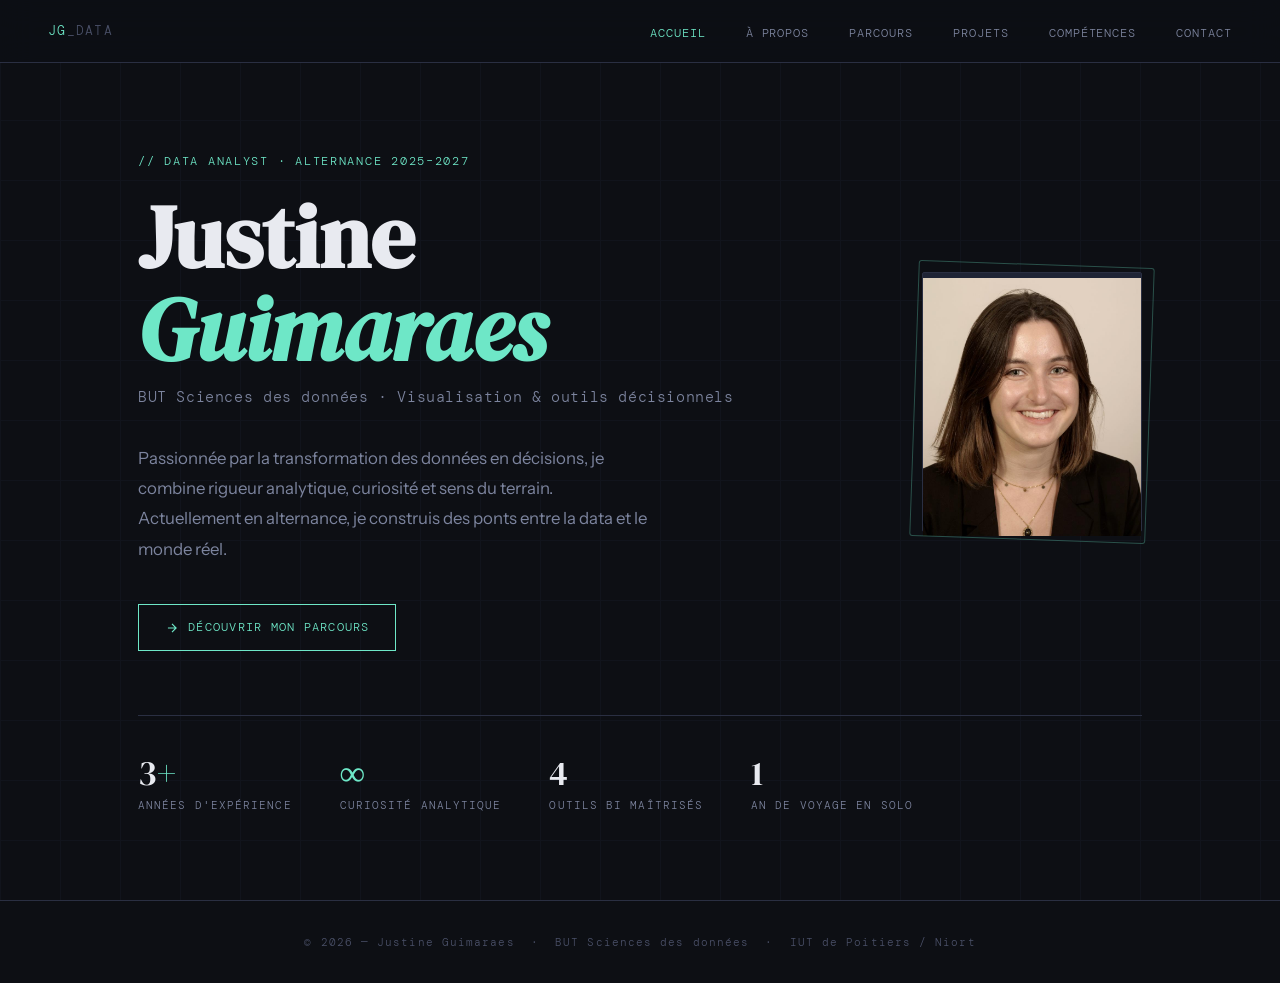
==== index.html @ 7d1be7be "Déplacer fichiers à la racine" ====
<!DOCTYPE html>
<html lang="fr">
<head>
  <meta charset="UTF-8" />
  <meta name="viewport" content="width=device-width, initial-scale=1.0" />
  <title>Justine Guimaraes — Data Analyst</title>
  <link rel="stylesheet" href="portfolio_style.css" />
</head>
<body>

<!-- ══════════════════════════════════════
     NAVIGATION
══════════════════════════════════════ -->
<nav>
  <div class="nav-logo">JG<span style="color:var(--text-dim)">_data</span></div>
  <ul class="nav-links">
    <li><a id="nav-accueil"     onclick="navigate('accueil')">Accueil</a></li>
    <li><a id="nav-apropos"     onclick="navigate('apropos')">À propos</a></li>
    <li><a id="nav-parcours"    onclick="navigate('parcours')">Parcours</a></li>
    <li><a id="nav-projets"     onclick="navigate('projets')">Projets</a></li>
    <li><a id="nav-competences" onclick="navigate('competences')">Compétences</a></li>
    <li><a id="nav-contact"     onclick="navigate('contact')">Contact</a></li>
  </ul>
</nav>


<!-- ══════════════════════════════════════
     PAGE 1 — ACCUEIL
══════════════════════════════════════ -->
<section class="page" id="accueil">
  <div class="hero-wrap">

    <div class="hero-top">
      <!-- Texte -->
      <div>
        <div class="hero-label">// Data Analyst · Alternance 2025–2027</div>
        <h1 class="hero-name">Justine<br><em>Guimaraes</em></h1>
        <div class="hero-role">BUT Sciences des données · Visualisation &amp; outils décisionnels</div>
        <p class="hero-desc">
          Passionnée par la transformation des données en décisions, je combine rigueur analytique,
          curiosité et sens du terrain. Actuellement en alternance, je construis des ponts entre
          la data et le monde réel.
        </p>
        <a class="cta-btn" onclick="navigate('parcours')">
          <svg width="14" height="14" viewBox="0 0 24 24" fill="none" stroke="currentColor" stroke-width="2">
            <path d="M5 12h14M12 5l7 7-7 7"/>
          </svg>
          Découvrir mon parcours
        </a>
      </div>

      <!-- Photo -->
      <div class="hero-photo-wrap">
        <div class="hero-photo-placeholder">
          <svg viewBox="0 0 24 24" fill="none" stroke="currentColor" stroke-width="1">
            <circle cx="12" cy="8" r="4"/>
            <path d="M4 20c0-4 3.6-7 8-7s8 3 8 7"/>
          </svg>
          <img src="assets/CNI.jpg" alt="Photo" />
        </div>
      </div>
    </div>

    <!-- Stats -->
    <div class="hero-stats">
      <div>
        <div class="stat-num">3<span>+</span></div>
        <div class="stat-label">Années d'expérience</div>
      </div>
      <div>
        <div class="stat-num"><em>∞</em></div>
        <div class="stat-label">Curiosité analytique</div>
      </div>
      <div>
        <div class="stat-num">4</div>
        <div class="stat-label">Outils BI maîtrisés</div>
      </div>
      <div>
        <div class="stat-num">1</div>
        <div class="stat-label">An de voyage en solo</div>
      </div>
    </div>

  </div>
</section>


<!-- ══════════════════════════════════════
     PAGE 2 — À PROPOS
══════════════════════════════════════ -->
<section class="page" id="apropos">
  <div class="section-wrap">

    <div class="section-header">
      <span class="section-num">01</span>
      <h2 class="section-title">À propos <em>de moi</em></h2>
    </div>

    <div class="apropos-grid">

      <!-- Texte de présentation -->
      <div class="apropos-text">
        <p>
          Curieuse de nature et rigoureuse dans mes analyses, j'ai emprunté un chemin atypique
          qui m'a conduite des sciences humaines à la data science. Après une <strong>licence en
          psychologie</strong> et un <strong>master en économie comportementale et digitale</strong>,
          j'ai choisi de me spécialiser dans les données — un domaine où la compréhension des
          comportements humains rencontre la puissance des chiffres.
        </p>
        <p>
          Ce qui me motive ? Donner du sens aux données brutes. Qu'il s'agisse de concevoir
          un dashboard lisible, d'identifier une tendance cachée dans un jeu de données ou
          d'automatiser un rapport, j'aime que mon travail ait un <strong>impact concret</strong>
          pour ceux qui l'utilisent.
        </p>
        <p>
          En dehors du travail, je suis une coureuse assidue (10 km en 58 min 42 s), une voyageuse
          autonome qui a sillonné l'Asie du Sud-Est et l'Australie seule pendant un an, et une
          amatrice de peinture à l'aquarelle. Ces expériences m'ont appris à <strong>m'adapter
          rapidement</strong>, à gérer l'incertitude et à prioriser l'essentiel.
        </p>

        <div class="tag-cloud">
          <span class="tag">Curiosité</span>
          <span class="tag">Adaptabilité</span>
          <span class="tag">Rigueur</span>
          <span class="tag">Esprit d'équipe</span>
          <span class="tag">Autonomie</span>
          <span class="tag">Communication</span>
          <span class="tag">Résilience</span>
          <span class="tag">Prise d'initiative</span>
        </div>
      </div>

      <!-- Bilan BUT 2 -->
      <div>
        <div class="bilan-box">
          <div class="bilan-title">// Bilan — BUT 2ᵉ année</div>

          <div class="bilan-item">
            <div class="bilan-dot"></div>
            <p><strong>Statistiques avancées</strong> — maîtrise des tests d'hypothèses, régressions linéaires et séries temporelles appliqués à des cas réels.</p>
          </div>
          <div class="bilan-item">
            <div class="bilan-dot"></div>
            <p><strong>Dashboards &amp; BI</strong> — conception d'outils décisionnels interactifs avec Power BI et Tableau, automatisation des flux de données.</p>
          </div>
          <div class="bilan-item">
            <div class="bilan-dot"></div>
            <p><strong>Bases de données</strong> — modélisation, requêtes SQL avancées et pipelines de données (Talend).</p>
          </div>
          <div class="bilan-item">
            <div class="bilan-dot"></div>
            <p><strong>Projets en équipe</strong> — conduite de projets data bout en bout, de la collecte à la restitution, avec des livrables concrets.</p>
          </div>
          <div class="bilan-item">
            <div class="bilan-dot"></div>
            <p><strong>Data storytelling</strong> — apprentissage de la narration par les données pour des présentations percutantes et accessibles.</p>
          </div>

          <div class="mini-chart">
            <div class="bar-item" style="height:55%"></div>
            <div class="bar-item" style="height:80%"></div>
            <div class="bar-item" style="height:65%"></div>
            <div class="bar-item" style="height:95%"></div>
            <div class="bar-item" style="height:70%"></div>
            <div class="bar-item" style="height:100%"></div>
            <div class="bar-item" style="height:85%"></div>
          </div>
        </div>
      </div>

    </div>
  </div>
</section>


<!-- ══════════════════════════════════════
     PAGE 3 — PARCOURS
══════════════════════════════════════ -->
<section class="page" id="parcours">
  <div class="section-wrap">

    <div class="section-header">
      <span class="section-num">02</span>
      <h2 class="section-title">Mon <em>parcours</em></h2>
    </div>

    <div class="timeline">

      <!-- BUT -->
      <div class="timeline-item">
        <div class="timeline-date">2025 — 2027</div>
        <div class="timeline-institution">IUT de Poitiers / Campus de Niort</div>
        <div class="timeline-degree">BUT Science des données — Parcours Visualisation &amp; outils décisionnels</div>
        <ul class="timeline-details">
          <li>Analyse et traitement de données pour la prise de décision</li>
          <li>Conception et automatisation d'outils décisionnels et dashboards</li>
          <li>Visualisation de données avec Power BI, Tableau, SAS</li>
          <li>Programmation : Python, SQL, PHP, VBA</li>
          <li>Gestion de bases de données et pipelines (Talend)</li>
        </ul>
      </div>

      <!-- Master -->
      <div class="timeline-item">
        <div class="timeline-date">2021 — 2023</div>
        <div class="timeline-institution">Université de Bourgogne Franche-Comté · IAE de Dijon</div>
        <div class="timeline-degree">Master international BDEEM — Behavioral &amp; Digital Economics for Effective Management</div>
        <ul class="timeline-details">
          <li>Analyse de données, travail en équipe et gestion de projet</li>
          <li>Rapport en anglais : analyse des facteurs influençant les recettes et notes d'un film (RStudio)</li>
          <li>Économie comportementale, marketing digital, stratégie internationale</li>
        </ul>
      </div>

      <!-- Licence -->
      <div class="timeline-item">
        <div class="timeline-date">2018 — 2021</div>
        <div class="timeline-institution">Université de Caen</div>
        <div class="timeline-degree">Licence de Psychologie</div>
        <ul class="timeline-details">
          <li>Méthodes quantitatives et qualitatives d'analyse</li>
          <li>Compréhension des comportements humains et des biais cognitifs</li>
          <li>Rédaction scientifique et esprit de synthèse</li>
        </ul>
      </div>

    </div>

    <!-- Expériences pro -->
    <div class="section-header" style="margin-top: 4rem;">
      <span class="section-num">02b</span>
      <h2 class="section-title">Expériences <em>pro</em></h2>
    </div>

    <div class="timeline">

      <div class="timeline-item">
        <div class="timeline-date">2023 — 2024</div>
        <div class="timeline-institution">Socram Banque</div>
        <div class="timeline-degree">Conseillière — Service recouvrement crédit</div>
        <ul class="timeline-details">
          <li>Contrôle et traitement de données clients, suivi des procédures et reporting</li>
          <li>Répartition et suivi des mails et courriers officiels</li>
        </ul>
      </div>

      <div class="timeline-item">
        <div class="timeline-date">Mars — Juin 2023</div>
        <div class="timeline-institution">EuCham · European Chamber (Hongrie)</div>
        <div class="timeline-degree">Stage à l'étranger</div>
        <ul class="timeline-details">
          <li>Analyse de données socio-économiques et macroéconomiques</li>
          <li>Conception et mise en place d'un jeu interactif pour l'entreprise</li>
          <li>Gestion de projets et réseautage dans un environnement international</li>
        </ul>
      </div>

      <div class="timeline-item">
        <div class="timeline-date">Fév. — Juin 2022</div>
        <div class="timeline-institution">Finances &amp; Territoires</div>
        <div class="timeline-degree">Stage — Chargée de veille stratégique et rédaction</div>
        <ul class="timeline-details">
          <li>Analyse et identification d'appels à projets pertinents pour les clients</li>
          <li>Rédaction de synthèses claires pour faciliter l'exploitation des informations</li>
          <li>Travail en équipe pour garantir la qualité des propositions</li>
        </ul>
      </div>

    </div>

  </div>
</section>


<!-- ══════════════════════════════════════
     PAGE 4 — PROJETS
══════════════════════════════════════ -->
<section class="page" id="projets">
  <div class="section-wrap">

    <div class="section-header">
      <span class="section-num">03</span>
      <h2 class="section-title">Mes <em>projets</em></h2>
    </div>

    <!-- Onglets BUT 2 / BUT 3 -->
    <div class="proj-tabs">
      <button class="proj-tab active" id="tab-but2" onclick="showProjPanel('but2')">BUT 2ᵉ année</button>
      <button class="proj-tab"        id="tab-but3" onclick="showProjPanel('but3')">BUT 3ᵉ année</button>
    </div>

    <!-- Panel BUT 2 -->
    <div class="proj-panel active" id="proj-but2">
      <div class="proj-grid">

        <div class="proj-card" data-proj="cinema" onclick="openProjectModal('cinema')">
          <div class="proj-card-top">
            <span class="proj-icon">📊</span>
            <span class="proj-badge badge-stat">Statistiques</span>
          </div>
          
          <h3>Développement d’un composant d’une solution décisionnelle</h3>
          <p>Analyse des facteurs influençant les recettes et les notes d'un film. Régressions linéaires, tests d'hypothèses, visualisation des résultats.</p>
          <div class="proj-tools">
            <span class="proj-tool">Docker</span>
            <span class="proj-tool">Github</span>
          </div>
          <div class="proj-card-cta">Voir la fiche <span>→</span></div>
        </div>

        <div class="proj-card" data-proj="talend" onclick="openProjectModal('talend')">
          <div class="proj-card-top">
            <span class="proj-icon">📈</span>
            <span class="proj-badge badge-viz">Visualisation</span>
          </div>
          
          <h3>Intégration des données dans un DataWarehouse</h3>
          <p>Conception d'un tableau de bord interactif destiné à l'aide à la décision, avec automatisation de l'alimentation des données.</p>
          <div class="proj-tools">
            <span class="proj-tool">Talend</span>
          </div>
          <div class="proj-card-cta">Voir la fiche <span>→</span></div>
        </div>

        <div class="proj-card" data-proj="bdd" onclick="openProjectModal('bdd')">
          <div class="proj-card-top">
            <span class="proj-icon">🗄️</span>
            <span class="proj-badge badge-ml">Base de données</span>
          </div>
          
          <h3>Modélisation base de données</h3>
          <p>Conception et implémentation d'une base de données relationnelle, requêtes complexes et optimisation des performances.</p>
          <div class="proj-tools">
            <span class="proj-tool">SQL</span>
            <span class="proj-tool">Merise</span>
            <span class="proj-tool">PHP</span>
          </div>
          <div class="proj-card-cta">Voir la fiche <span>→</span></div>
        </div>

        <div class="proj-card proj-card--featured" data-proj="velib" onclick="openProjectModal('velib')">
          <div class="proj-card-top">
            <span class="proj-icon">🚲</span>
            <span class="proj-badge badge-api">API · DataViz</span>
          </div>
          
          <h3>Dashboard Vélib Paris</h3>
          <p>Collecte en temps réel des données Vélib via l'API OpenData Paris, dashboard interactif HTML avec carte et graphiques.</p>
          <div class="proj-tools">
            <span class="proj-tool">Python</span>
            <span class="proj-tool">API REST</span>
            <span class="proj-tool">Pandas</span>
            <span class="proj-tool">Leaflet.js</span>
            <span class="proj-tool">Chart.js</span>
          </div>
          <div class="proj-card-cta">Voir la fiche <span>→</span></div>
        </div>

        <div class="proj-card" data-proj="aluminium" onclick="openProjectModal('aluminium')">
          <div class="proj-card-top">
            <span class="proj-icon">📉</span>
            <span class="proj-badge badge-ts">Séries temporelles</span>
          </div>
          
          <h3>Prévision du prix de l'aluminium</h3>
          <p>Modélisation d'une série temporelle mensuelle (FMI, 1992-2025) et prévision du prix de l'aluminium jusqu'en 2026 via un modèle additif.</p>
          <div class="proj-tools">
            <span class="proj-tool">Excel</span>
            <span class="proj-tool">Séries temporelles</span>
            <span class="proj-tool">Prévision</span>
          </div>
          <div class="proj-card-cta">Voir la fiche <span>→</span></div>
        </div>

        <div class="proj-card" data-proj="futurIA" onclick="openProjectModal('futurIA')">
          <div class="proj-card-top">
            <span class="proj-icon">🤖</span>
            <span class="proj-badge badge-territory">Besoins du territoire</span>
          </div>
          
          <h3>Sensibilisation à l'IA — Future of IA</h3>
          <p>Animation d'ateliers de sensibilisation à l'IA en lycée (Latitudes), analyse des questionnaires de satisfaction de 68 élèves.</p>
          <div class="proj-tools">
            <span class="proj-tool">Excel</span>
            <span class="proj-tool">Data viz</span>
            <span class="proj-tool">Pédagogie</span>
          </div>
          <div class="proj-card-cta">Voir la fiche <span>→</span></div>
        </div>

        <div class="proj-card" data-proj="rshiny" onclick="openProjectModal('rshiny')">
          <div class="proj-card-top">
            <span class="proj-icon">📐</span>
            <span class="proj-badge badge-stat">Analyse multivariée</span>
          </div>
          
          <h3>Reporting analyse multivariée</h3>
          <p>Application interactive R Shiny de reporting statistique déployée en ligne, permettant d'explorer des données multivariées.</p>
          <div class="proj-tools">
            <span class="proj-tool">R Shiny</span>
            <span class="proj-tool">Analyse multivariée</span>
          </div>
          <div class="proj-card-cta">Voir la fiche <span>→</span></div>
        </div>

        <div class="proj-card" data-proj="carte" onclick="openProjectModal('carte')">
          <div class="proj-card-top">
            <span class="proj-icon">🗺️</span>
            <span class="proj-badge badge-viz">Cartographie</span>
          </div>

          <h3>QGIS : Les McDonald's en France métropolitaine</h3>
          <p>Réalisation de deux cartes concernant les structures déjà existantes de Mcdonalds sur le territoire de la France Métropolitaine.</p>
          <div class="proj-tools">
            <span class="proj-tool">QGIS</span>
          </div>
          <div class="proj-card-cta">Voir la fiche <span>→</span></div>
        </div>

      </div>
    </div>

    <!-- Panel BUT 3 -->
    <div class="proj-panel" id="proj-but3">
      <div class="proj-empty">
        <p>// Projets BUT 3 à venir</p>
        <p style="margin-top: 0.5rem; font-size: 0.75rem; opacity: 0.6;">Cette section sera complétée au fil de l'année en alternance.</p>
      </div>
    </div>

  </div>
</section>


<!-- ══════════════════════════════════════
     PAGE 5 — COMPÉTENCES
══════════════════════════════════════ -->
<section class="page" id="competences">
  <div class="section-wrap">

    <div class="section-header">
      <span class="section-num">04</span>
      <h2 class="section-title">Mes <em>compétences</em></h2>
    </div>

    <div class="skills-grid">

      <!-- Informatiques -->
      <div class="skill-block">
        <div class="skill-block-title">Outils &amp; logiciels</div>

        <div class="skill-row">
          <div class="skill-name-row">
            <span class="skill-name">Power BI / Tableau</span>
            <span class="skill-level">Avancé</span>
          </div>
          <div class="skill-bar-bg"><div class="skill-bar" style="width:85%"></div></div>
        </div>

        <div class="skill-row">
          <div class="skill-name-row">
            <span class="skill-name">Excel / VBA</span>
            <span class="skill-level">Avancé</span>
          </div>
          <div class="skill-bar-bg"><div class="skill-bar" style="width:85%"></div></div>
        </div>

        <div class="skill-row">
          <div class="skill-name-row">
            <span class="skill-name">SQL</span>
            <span class="skill-level">Intermédiaire</span>
          </div>
          <div class="skill-bar-bg"><div class="skill-bar" style="width:70%"></div></div>
        </div>

        <div class="skill-row">
          <div class="skill-name-row">
            <span class="skill-name">Python</span>
            <span class="skill-level">Intermédiaire</span>
          </div>
          <div class="skill-bar-bg"><div class="skill-bar" style="width:65%"></div></div>
        </div>

        <div class="skill-row">
          <div class="skill-name-row">
            <span class="skill-name">RStudio / SAS</span>
            <span class="skill-level">Intermédiaire</span>
          </div>
          <div class="skill-bar-bg"><div class="skill-bar" style="width:60%"></div></div>
        </div>

        <div class="skill-row">
          <div class="skill-name-row">
            <span class="skill-name">Talend</span>
            <span class="skill-level">Notions</span>
          </div>
          <div class="skill-bar-bg"><div class="skill-bar" style="width:40%"></div></div>
        </div>
      </div>

      <!-- Mathématiques / Statistiques -->
      <div class="skill-block">
        <div class="skill-block-title">Statistiques &amp; maths</div>

        <div class="skill-row">
          <div class="skill-name-row">
            <span class="skill-name">Statistiques descriptives</span>
            <span class="skill-level">Avancé</span>
          </div>
          <div class="skill-bar-bg"><div class="skill-bar" style="width:90%"></div></div>
        </div>

        <div class="skill-row">
          <div class="skill-name-row">
            <span class="skill-name">Régressions linéaires</span>
            <span class="skill-level">Avancé</span>
          </div>
          <div class="skill-bar-bg"><div class="skill-bar" style="width:85%"></div></div>
        </div>

        <div class="skill-row">
          <div class="skill-name-row">
            <span class="skill-name">Tests d'hypothèses</span>
            <span class="skill-level">Intermédiaire</span>
          </div>
          <div class="skill-bar-bg"><div class="skill-bar" style="width:75%"></div></div>
        </div>

        <div class="skill-row">
          <div class="skill-name-row">
            <span class="skill-name">Séries temporelles</span>
            <span class="skill-level">Intermédiaire</span>
          </div>
          <div class="skill-bar-bg"><div class="skill-bar" style="width:65%"></div></div>
        </div>
      </div>

      <!-- Transversales -->
      <div class="skill-block">
        <div class="skill-block-title">Compétences transversales</div>
        <ul class="skill-list">
          <li>Gestion de projet et coordination d'équipe</li>
          <li>Communication écrite et orale (data storytelling)</li>
          <li>Veille stratégique et analyse documentaire</li>
          <li>Anglais C1 — environnements professionnels internationaux</li>
          <li>Espagnol A2</li>
          <li>Réseautage en contexte international (Hongrie)</li>
        </ul>
      </div>

      <!-- Personnelles -->
      <div class="skill-block">
        <div class="skill-block-title">Savoir-être</div>
        <ul class="skill-list">
          <li>Curiosité et appétence pour l'apprentissage continu</li>
          <li>Rigueur et sens du détail</li>
          <li>Adaptabilité (voyage solo d'un an en Asie-Australie)</li>
          <li>Prise d'initiative et autonomie</li>
          <li>Résilience et gestion de l'incertitude</li>
          <li>Créativité (peinture, aquarelle)</li>
        </ul>
      </div>

    </div>
  </div>
</section>


<!-- ══════════════════════════════════════
     PAGE 6 — CONTACT
══════════════════════════════════════ -->
<section class="page" id="contact">
  <div class="section-wrap">

    <div class="section-header">
      <span class="section-num">05</span>
      <h2 class="section-title">Me <em>contacter</em></h2>
    </div>

    <div class="contact-grid">

      <!-- Infos -->
      <div>
        <p class="contact-intro">Parlons <em>données</em><br>ensemble.</p>
        <p class="contact-sub">
          Disponible pour une alternance en tant que data analyst. N'hésitez pas à me contacter
          pour discuter de vos besoins ou d'une opportunité.
        </p>

        <div class="contact-items">

          <div class="contact-item">
            <div class="contact-item-icon">📍</div>
            <div>
              <div class="contact-item-label">Adresse</div>
              <div class="contact-item-value">18 rue de Nambot, 79000 Niort</div>
            </div>
          </div>

          <div class="contact-item">
            <div class="contact-item-icon">📞</div>
            <div>
              <div class="contact-item-label">Téléphone</div>
              <div class="contact-item-value">
                <a href="tel:+33695663381">06 95 66 33 81</a>
              </div>
            </div>
          </div>

          <div class="contact-item">
            <div class="contact-item-icon">✉️</div>
            <div>
              <div class="contact-item-label">Email</div>
              <div class="contact-item-value">
                <a href="/cdn-cgi/l/email-protection#9af0efe9eef3f4ffacb4fdeff3f7fbe8fbffe9dafdf7fbf3f6b4f9f5f7"><span class="__cf_email__" data-cfemail="adc7d8ded9c4c3c89b83cad8c4c0ccdfccc8deedcac0ccc4c183cec2c0">[email&#160;protected]</span></a>
              </div>
            </div>
          </div>

        </div>

        <div class="contact-actions">
          <a class="btn-primary" href="assets/reports/CV_Justine_Guimaraes.pdf" download>
            <svg width="14" height="14" viewBox="0 0 24 24" fill="none" stroke="currentColor" stroke-width="2">
              <path d="M21 15v4a2 2 0 01-2 2H5a2 2 0 01-2-2v-4M7 10l5 5 5-5M12 15V3"/>
            </svg>
            Télécharger mon CV
          </a>
          <a class="btn-secondary" href="https://www.linkedin.com/in/justine-guimaraes" target="_blank" rel="noopener">
            <svg width="14" height="14" viewBox="0 0 24 24" fill="none" stroke="currentColor" stroke-width="2">
              <path d="M16 8a6 6 0 016 6v7h-4v-7a2 2 0 00-2-2 2 2 0 00-2 2v7h-4v-7a6 6 0 016-6z"/>
              <rect x="2" y="9" width="4" height="12"/><circle cx="4" cy="4" r="2"/>
            </svg>
            Voir mon LinkedIn
          </a>
        </div>
      </div>

      <!-- Carte LinkedIn décorative -->
      <div>
        <div class="deco-card">
          <div class="deco-card-title">// LinkedIn</div>
          <div class="linkedin-card">
            <div class="linkedin-avatar">JG</div>
            <div class="linkedin-info">
              <h4>Justine Guimaraes</h4>
              <p>Étudiante BUT Sciences des données<br>Alternante Data Analyst</p>
            </div>
          </div>
          <a class="linkedin-link" href="https://www.linkedin.com/in/justine-guimaraes" target="_blank" rel="noopener">
            <svg width="12" height="12" viewBox="0 0 24 24" fill="none" stroke="currentColor" stroke-width="2">
              <path d="M18 13v6a2 2 0 01-2 2H5a2 2 0 01-2-2V8a2 2 0 012-2h6M15 3h6v6M10 14L21 3"/>
            </svg>
            linkedin.com/in/justine-guimaraes
          </a>
        </div>

        <div class="deco-card">
          <div class="deco-card-title">// Disponibilité</div>
          <p style="font-size:0.88rem; color:var(--text-muted); line-height:1.7;">
            En alternance depuis <strong style="color:var(--text)">2025</strong>, disponible pour
            des échanges autour de projets data, d'opportunités ou simplement pour
            partager des idées autour de la data.
          </p>
          <div style="display:flex; align-items:center; gap:0.6rem; margin-top:1.2rem;">
            <span style="width:8px;height:8px;border-radius:50%;background:var(--accent);display:inline-block;box-shadow:0 0 8px rgba(110,231,199,0.6)"></span>
            <span style="font-family:var(--mono);font-size:0.72rem;color:var(--accent);letter-spacing:0.08em;">En alternance · Niort</span>
          </div>
        </div>
      </div>

    </div>
  </div>
</section>


<!-- ══════════════════════════════════════
     FOOTER
══════════════════════════════════════ -->
<footer>
  © 2026 — Justine Guimaraes &nbsp;·&nbsp; BUT Sciences des données &nbsp;·&nbsp; IUT de Poitiers / Niort
</footer>


<!-- ══════════════════════════════════════
     MODAL — FICHE PROJET
══════════════════════════════════════ -->
<div class="proj-modal-overlay" id="projModalOverlay" onclick="closeProjectModal(event)">
  <div class="proj-modal" id="projModal">

    <!-- Header modal -->
    <div class="proj-modal-header">
      <div class="proj-modal-meta">
        <span class="proj-modal-icon" id="modalIcon"></span>
        <div>
          <div class="proj-modal-badge-wrap" id="modalBadgeWrap"></div>
          <h2 class="proj-modal-title" id="modalTitle"></h2>
        </div>
      </div>
      <button class="proj-modal-close" onclick="closeProjectModal(null)">
        <svg width="18" height="18" viewBox="0 0 24 24" fill="none" stroke="currentColor" stroke-width="2">
          <path d="M18 6L6 18M6 6l12 12"/>
        </svg>
      </button>
    </div>

    <!-- Scrollable body -->

    <div class="proj-modal-body">

      <!-- Image du projet (optionnel) -->
      <div class="proj-modal-section" id="modalImageSection" style="display:none">
        <img id="modalImage" src="" alt="" class="proj-modal-img">
      </div>

      <!-- Description -->
      <div class="proj-modal-section">
        <div class="proj-modal-section-label">// Description</div>
        <p class="proj-modal-desc" id="modalDesc"></p>
      </div>

      <!-- Objectifs -->
      <div class="proj-modal-section" id="modalObjectifsSection">
        <div class="proj-modal-section-label">// Objectifs</div>
        <ul class="proj-modal-list" id="modalObjectifs"></ul>
      </div>

      <!-- Compétences acquises -->
      <div class="proj-modal-section">
        <div class="proj-modal-section-label">// Compétences acquises</div>
        <div class="proj-modal-tags" id="modalSkills"></div>
      </div>

      <!-- Outils -->
      <div class="proj-modal-section">
        <div class="proj-modal-section-label">// Outils utilisés</div>
        <div class="proj-modal-tools-list" id="modalTools"></div>
      </div>

      <!-- Code (optionnel) -->
      <div class="proj-modal-section proj-modal-code-section" id="modalCodeSection" style="display:none">
        <div class="proj-modal-section-label">
          // Code source
          <button class="code-copy-btn" id="codeCopyBtn" onclick="copyCode()">
            <svg width="12" height="12" viewBox="0 0 24 24" fill="none" stroke="currentColor" stroke-width="2">
              <rect x="9" y="9" width="13" height="13" rx="2"/><path d="M5 15H4a2 2 0 01-2-2V4a2 2 0 012-2h9a2 2 0 012 2v1"/>
            </svg>
            Copier
          </button>
        </div>
        <pre class="proj-modal-code" id="modalCode"></pre>
      </div>

      <!-- Actions : rapport PDF + lien externe -->
      <div class="proj-modal-actions" id="modalActionsSection" style="display:none">
        <a class="proj-modal-action-btn btn-rapport" id="modalRapportBtn" href="#" download target="_blank" rel="noopener">
          <svg width="14" height="14" viewBox="0 0 24 24" fill="none" stroke="currentColor" stroke-width="2">
            <path d="M21 15v4a2 2 0 01-2 2H5a2 2 0 01-2-2v-4M7 10l5 5 5-5M12 15V3"/>
          </svg>
          Télécharger le rapport
        </a>
        <a class="proj-modal-action-btn btn-link" id="modalLinkBtn" href="#" target="_blank" rel="noopener">
          <svg width="14" height="14" viewBox="0 0 24 24" fill="none" stroke="currentColor" stroke-width="2">
            <path d="M18 13v6a2 2 0 01-2 2H5a2 2 0 01-2-2V8a2 2 0 012-2h6M15 3h6v6M10 14L21 3"/>
          </svg>
          Voir l'application
        </a>
      </div>

    </div>
  </div>
</div>


<script src="portfolio_script.js"></script>
</body>
</html>
---- portfolio_style.css ----
@import url('https://fonts.googleapis.com/css2?family=DM+Serif+Display:ital@0;1&family=DM+Mono:wght@300;400;500&family=Instrument+Sans:ital,wght@0,300;0,400;0,500;1,300&display=swap');

:root {
  --bg: #0d0f14;
  --bg2: #13161e;
  --bg3: #1a1e2a;
  --surface: #1f2435;
  --border: #2a2f42;
  --accent: #6ee7c7;
  --accent2: #a78bfa;
  --accent3: #f472b6;
  --text: #e8eaf0;
  --text-muted: #7c849e;
  --text-dim: #4a5068;
  --serif: 'DM Serif Display', Georgia, serif;
  --mono: 'DM Mono', 'Courier New', monospace;
  --sans: 'Instrument Sans', sans-serif;
}

*, *::before, *::after {
  margin: 0;
  padding: 0;
  box-sizing: border-box;
}

html { scroll-behavior: smooth; }

body {
  background: var(--bg);
  color: var(--text);
  font-family: var(--sans);
  font-weight: 300;
  line-height: 1.7;
  min-height: 100vh;
  overflow-x: hidden;
}

body::before {
  content: '';
  position: fixed;
  inset: 0;
  background-image:
    linear-gradient(var(--border) 1px, transparent 1px),
    linear-gradient(90deg, var(--border) 1px, transparent 1px);
  background-size: 60px 60px;
  opacity: 0.18;
  pointer-events: none;
  z-index: 0;
}

/* ── NAV ── */
nav {
  position: fixed;
  top: 0; left: 0; right: 0;
  z-index: 100;
  display: flex;
  align-items: center;
  justify-content: space-between;
  padding: 1.1rem 3rem;
  background: rgba(13,15,20,0.9);
  backdrop-filter: blur(16px);
  border-bottom: 1px solid var(--border);
}

.nav-logo {
  font-family: var(--mono);
  font-size: 0.8rem;
  color: var(--accent);
  letter-spacing: 0.1em;
  text-transform: uppercase;
}

.nav-links {
  display: flex;
  gap: 2.5rem;
  list-style: none;
}

.nav-links a {
  font-family: var(--mono);
  font-size: 0.75rem;
  color: var(--text-muted);
  text-decoration: none;
  letter-spacing: 0.08em;
  text-transform: uppercase;
  transition: color 0.2s;
  cursor: pointer;
}

.nav-links a:hover,
.nav-links a.active {
  color: var(--accent);
}

/* ── PAGES ── */
.page {
  display: none;
  min-height: 100vh;
  padding-top: 72px;
  position: relative;
  z-index: 1;
  animation: pageFade 0.3s ease;
}

.page.active { display: block; }

@keyframes pageFade {
  from { opacity: 0; transform: translateY(8px); }
  to   { opacity: 1; transform: translateY(0); }
}

/* ── HERO – ACCUEIL ── */
#accueil { display: none; }
#accueil.active { display: block; }

.hero-wrap {
  max-width: 1100px;
  margin: 0 auto;
  padding: 5rem 3rem 4rem;
}

.hero-top {
  display: grid;
  grid-template-columns: 1fr auto;
  gap: 4rem;
  align-items: center;
}

.hero-label {
  font-family: var(--mono);
  font-size: 0.72rem;
  color: var(--accent);
  letter-spacing: 0.15em;
  text-transform: uppercase;
  margin-bottom: 1.2rem;
}

.hero-name {
  font-family: var(--serif);
  font-size: clamp(3rem, 7vw, 5.5rem);
  line-height: 1.05;
  color: var(--text);
  margin-bottom: 0.6rem;
}

.hero-name em {
  font-style: italic;
  color: var(--accent);
}

.hero-role {
  font-family: var(--mono);
  font-size: 0.95rem;
  color: var(--text-muted);
  margin-bottom: 2rem;
  letter-spacing: 0.04em;
}

.hero-desc {
  font-size: 1.05rem;
  color: var(--text-muted);
  max-width: 520px;
  line-height: 1.8;
}

.hero-photo-wrap {
  position: relative;
  flex-shrink: 0;
}

.hero-photo-wrap::before {
  content: '';
  position: absolute;
  inset: -8px;
  border: 1px solid var(--accent);
  opacity: 0.3;
  border-radius: 3px;
  transform: rotate(2deg);
}

.hero-photo {
  width: 220px;
  height: 260px;
  object-fit: cover;
  display: block;
  border-radius: 2px;
  filter: grayscale(20%) contrast(1.05);
}

.hero-photo-placeholder {
  width: 220px;
  height: 260px;
  background: var(--surface);
  border-radius: 2px;
  display: flex;
  flex-direction: column;
  align-items: center;
  justify-content: center;
  border: 1px solid var(--border);
  gap: 0.7rem;
}

.hero-photo-placeholder svg {
  width: 40px; height: 40px;
  stroke: var(--text-dim);
}

.hero-photo-placeholder span {
  font-family: var(--mono);
  font-size: 0.7rem;
  color: var(--text-dim);
  letter-spacing: 0.08em;
  text-align: center;
  line-height: 1.6;
}
.hero-photo-placeholder img {
  width: 100%;
  height: 100%;
  object-fit: cover;  /* remplit sans déformer */
}

.hero-stats {
  display: flex;
  gap: 3rem;
  margin-top: 4rem;
  padding-top: 2.5rem;
  border-top: 1px solid var(--border);
}

.stat-num {
  font-family: var(--serif);
  font-size: 2.2rem;
  color: var(--text);
  line-height: 1;
}

.stat-num span { color: var(--accent); }
.stat-num em   { color: var(--accent); font-style: italic; }

.stat-label {
  font-family: var(--mono);
  font-size: 0.68rem;
  color: var(--text-muted);
  letter-spacing: 0.1em;
  text-transform: uppercase;
  margin-top: 0.3rem;
}

/* ── SECTION COMMUN ── */
.section-wrap {
  max-width: 1000px;
  margin: 0 auto;
  padding: 5rem 3rem;
}

.section-header {
  display: flex;
  align-items: baseline;
  gap: 1.5rem;
  margin-bottom: 3.5rem;
}

.section-num {
  font-family: var(--mono);
  font-size: 0.7rem;
  color: var(--text-dim);
  letter-spacing: 0.1em;
}

.section-title {
  font-family: var(--serif);
  font-size: 2.8rem;
  color: var(--text);
  line-height: 1.1;
}

.section-title em {
  color: var(--accent);
  font-style: italic;
}

/* ── BUTTONS ── */
.cta-btn {
  display: inline-flex;
  align-items: center;
  gap: 0.6rem;
  margin-top: 2.5rem;
  padding: 0.75rem 1.6rem;
  background: transparent;
  border: 1px solid var(--accent);
  color: var(--accent);
  font-family: var(--mono);
  font-size: 0.78rem;
  letter-spacing: 0.1em;
  text-transform: uppercase;
  cursor: pointer;
  text-decoration: none;
  transition: background 0.2s, color 0.2s;
}

.cta-btn:hover { background: var(--accent); color: var(--bg); }

.btn-primary {
  display: inline-flex;
  align-items: center;
  gap: 0.6rem;
  padding: 0.85rem 1.8rem;
  background: var(--accent);
  color: var(--bg);
  font-family: var(--mono);
  font-size: 0.78rem;
  letter-spacing: 0.1em;
  text-transform: uppercase;
  text-decoration: none;
  border-radius: 2px;
  border: none;
  cursor: pointer;
  transition: opacity 0.2s;
}

.btn-primary:hover { opacity: 0.85; }

.btn-secondary {
  display: inline-flex;
  align-items: center;
  gap: 0.6rem;
  padding: 0.85rem 1.8rem;
  background: transparent;
  border: 1px solid var(--border);
  color: var(--text-muted);
  font-family: var(--mono);
  font-size: 0.78rem;
  letter-spacing: 0.1em;
  text-transform: uppercase;
  text-decoration: none;
  border-radius: 2px;
  cursor: pointer;
  transition: border-color 0.2s, color 0.2s;
}

.btn-secondary:hover { border-color: var(--accent2); color: var(--accent2); }

/* ── À PROPOS ── */
.apropos-grid {
  display: grid;
  grid-template-columns: 1.4fr 1fr;
  gap: 4rem;
  align-items: start;
}

.apropos-text p {
  color: var(--text-muted);
  margin-bottom: 1.2rem;
  font-size: 1rem;
  line-height: 1.85;
}

.apropos-text p strong {
  color: var(--text);
  font-weight: 500;
}

.tag-cloud {
  display: flex;
  flex-wrap: wrap;
  gap: 0.5rem;
  margin-top: 2rem;
}

.tag {
  font-family: var(--mono);
  font-size: 0.7rem;
  padding: 0.3rem 0.8rem;
  border: 1px solid var(--border);
  color: var(--text-muted);
  letter-spacing: 0.06em;
  border-radius: 2px;
}

.bilan-box {
  background: var(--bg2);
  border: 1px solid var(--border);
  border-radius: 4px;
  padding: 2rem;
}

.bilan-title {
  font-family: var(--mono);
  font-size: 0.7rem;
  color: var(--accent);
  letter-spacing: 0.15em;
  text-transform: uppercase;
  margin-bottom: 1.5rem;
}

.bilan-item {
  display: flex;
  gap: 1rem;
  margin-bottom: 1.1rem;
  align-items: flex-start;
}

.bilan-dot {
  width: 6px; height: 6px;
  border-radius: 50%;
  background: var(--accent);
  margin-top: 0.55rem;
  flex-shrink: 0;
}

.bilan-item p {
  font-size: 0.88rem;
  color: var(--text-muted);
  line-height: 1.65;
}

.bilan-item p strong { color: var(--text); }

.mini-chart {
  display: flex;
  align-items: flex-end;
  gap: 4px;
  height: 40px;
  margin-top: 1.2rem;
  padding-top: 1rem;
  border-top: 1px solid var(--border);
}

.bar-item {
  flex: 1;
  border-radius: 2px 2px 0 0;
  background: linear-gradient(to top, var(--accent), var(--accent2));
  opacity: 0.45;
}

/* ── PARCOURS ── */
.timeline {
  position: relative;
  padding-left: 2rem;
}

.timeline::before {
  content: '';
  position: absolute;
  left: 0; top: 8px; bottom: 8px;
  width: 1px;
  background: linear-gradient(to bottom, var(--accent), var(--accent2), transparent);
}

.timeline-item {
  position: relative;
  margin-bottom: 3.5rem;
  padding-left: 1.5rem;
}

.timeline-item::before {
  content: '';
  position: absolute;
  left: -2rem;
  top: 8px;
  width: 8px; height: 8px;
  border-radius: 50%;
  background: var(--bg);
  border: 2px solid var(--accent);
  box-shadow: 0 0 12px rgba(110,231,199,0.4);
}

.timeline-date {
  font-family: var(--mono);
  font-size: 0.7rem;
  color: var(--accent);
  letter-spacing: 0.12em;
  margin-bottom: 0.4rem;
}

.timeline-institution {
  font-family: var(--serif);
  font-size: 1.5rem;
  color: var(--text);
  margin-bottom: 0.15rem;
}

.timeline-degree {
  font-size: 0.9rem;
  color: var(--text-muted);
  margin-bottom: 0.8rem;
}

.timeline-details {
  list-style: none;
  display: flex;
  flex-direction: column;
  gap: 0.4rem;
}

.timeline-details li {
  font-size: 0.88rem;
  color: var(--text-dim);
  padding-left: 1rem;
  position: relative;
}

.timeline-details li::before {
  content: '—';
  position: absolute;
  left: 0;
  color: var(--text-dim);
}

/* ── PROJETS ── */
.proj-tabs {
  display: flex;
  gap: 0;
  margin-bottom: 3rem;
  border-bottom: 1px solid var(--border);
}

.proj-tab {
  font-family: var(--mono);
  font-size: 0.75rem;
  letter-spacing: 0.1em;
  text-transform: uppercase;
  padding: 0.8rem 2rem;
  cursor: pointer;
  color: var(--text-muted);
  background: transparent;
  border: none;
  border-bottom: 2px solid transparent;
  margin-bottom: -1px;
  transition: color 0.2s, border-color 0.2s;
}

.proj-tab.active { color: var(--accent); border-bottom-color: var(--accent); }
.proj-tab:hover { color: var(--text); }

.proj-panel { display: none; }
.proj-panel.active { display: block; }

.proj-grid {
  display: grid;
  grid-template-columns: repeat(auto-fill, minmax(280px, 1fr));
  gap: 1.5rem;
}

.proj-card {
  background: var(--bg2);
  border: 1px solid var(--border);
  border-radius: 4px;
  padding: 1.8rem;
  cursor: pointer;
  position: relative;
  transition: border-color 0.25s, transform 0.25s;
}

.proj-card:hover {
  border-color: var(--accent);
  transform: translateY(-3px);
}

.proj-card-top {
  display: flex;
  justify-content: space-between;
  align-items: flex-start;
  margin-bottom: 1rem;
}

.proj-icon { font-size: 1.4rem; }

.proj-badge {
  font-family: var(--mono);
  font-size: 0.62rem;
  padding: 0.25rem 0.6rem;
  border-radius: 2px;
  letter-spacing: 0.08em;
  text-transform: uppercase;
}

.badge-stat { background: rgba(110,231,199,0.1);  color: var(--accent); }
.badge-viz  { background: rgba(167,139,250,0.1);  color: var(--accent2); }
.badge-ml   { background: rgba(244,114,182,0.1);  color: var(--accent3); }
.badge-api  { background: rgba(251,191,36,0.12);  color: #fbbf24; }

.proj-card h3 {
  font-family: var(--serif);
  font-size: 1.2rem;
  color: var(--text);
  margin-bottom: 0.5rem;
}

.proj-card p {
  font-size: 0.88rem;
  color: var(--text-muted);
  line-height: 1.65;
}

.proj-tools {
  display: flex;
  flex-wrap: wrap;
  gap: 0.4rem;
  margin-top: 1.2rem;
}

.proj-tool {
  font-family: var(--mono);
  font-size: 0.65rem;
  color: var(--text-dim);
  border: 1px solid var(--border);
  padding: 0.2rem 0.5rem;
  border-radius: 2px;
}

.proj-card-cta {
  margin-top: 1.2rem;
  font-family: var(--mono);
  font-size: 0.68rem;
  color: var(--text-dim);
  letter-spacing: 0.08em;
  text-transform: uppercase;
  transition: color 0.2s;
}

.proj-card:hover .proj-card-cta { color: var(--accent); }

.proj-card-cta span {
  display: inline-block;
  transition: transform 0.2s;
}

.proj-card:hover .proj-card-cta span { transform: translateX(4px); }

/* Carte featured Vélib */
.proj-card--featured { border-color: rgba(251,191,36,0.3); }
.proj-card--featured:hover { border-color: #fbbf24; }

.proj-card--featured::before {
  content: '★ Featured';
  position: absolute;
  top: -1px; right: 1.2rem;
  font-family: var(--mono);
  font-size: 0.6rem;
  letter-spacing: 0.1em;
  color: #fbbf24;
  background: var(--bg2);
  padding: 0.15rem 0.5rem;
  border: 1px solid rgba(251,191,36,0.3);
  border-top: none;
  border-radius: 0 0 3px 3px;
}

.proj-empty {
  background: var(--bg2);
  border: 1px dashed var(--border);
  border-radius: 4px;
  padding: 4rem 2rem;
  text-align: center;
  color: var(--text-dim);
  font-family: var(--mono);
  font-size: 0.82rem;
  letter-spacing: 0.06em;
  line-height: 2;
}


/* ── COMPÉTENCES ── */
.skills-grid {
  display: grid;
  grid-template-columns: 1fr 1fr;
  gap: 1.5rem;
}

.skill-block {
  background: var(--bg2);
  border: 1px solid var(--border);
  border-radius: 4px;
  padding: 2rem;
}

.skill-block-title {
  font-family: var(--mono);
  font-size: 0.68rem;
  color: var(--accent);
  letter-spacing: 0.15em;
  text-transform: uppercase;
  margin-bottom: 1.5rem;
  display: flex;
  align-items: center;
  gap: 0.7rem;
}

.skill-block-title::after {
  content: '';
  flex: 1;
  height: 1px;
  background: var(--border);
}

.skill-row { margin-bottom: 1rem; }

.skill-name-row {
  display: flex;
  justify-content: space-between;
  margin-bottom: 0.35rem;
}

.skill-name { font-size: 0.85rem; color: var(--text); }

.skill-level {
  font-family: var(--mono);
  font-size: 0.7rem;
  color: var(--text-dim);
}

.skill-bar-bg {
  height: 3px;
  background: var(--border);
  border-radius: 2px;
  overflow: hidden;
}

.skill-bar {
  height: 100%;
  border-radius: 2px;
  background: linear-gradient(90deg, var(--accent), var(--accent2));
  transform-origin: left;
  transform: scaleX(0);
  transition: transform 0.8s ease;
}

.skill-bar.animated { transform: scaleX(1); }

.skill-list {
  list-style: none;
  display: flex;
  flex-direction: column;
  gap: 0.55rem;
}

.skill-list li {
  font-size: 0.88rem;
  color: var(--text-muted);
  display: flex;
  align-items: center;
  gap: 0.7rem;
}

.skill-list li::before {
  content: '';
  width: 4px; height: 4px;
  border-radius: 50%;
  background: var(--accent2);
  flex-shrink: 0;
}

/* ── CONTACT ── */
.contact-grid {
  display: grid;
  grid-template-columns: 1fr 1fr;
  gap: 4rem;
}

.contact-intro {
  font-family: var(--serif);
  font-size: 2rem;
  color: var(--text);
  line-height: 1.3;
  margin-bottom: 1.2rem;
}

.contact-intro em { color: var(--accent); font-style: italic; }

.contact-sub {
  font-size: 0.95rem;
  color: var(--text-muted);
  line-height: 1.8;
  margin-bottom: 2.5rem;
}

.contact-items {
  display: flex;
  flex-direction: column;
  gap: 1.2rem;
}

.contact-item {
  display: flex;
  align-items: center;
  gap: 1.2rem;
}

.contact-item-icon {
  width: 40px; height: 40px;
  background: var(--surface);
  border: 1px solid var(--border);
  border-radius: 3px;
  display: flex;
  align-items: center;
  justify-content: center;
  flex-shrink: 0;
  font-size: 1rem;
}

.contact-item-label {
  font-family: var(--mono);
  font-size: 0.65rem;
  color: var(--text-dim);
  letter-spacing: 0.1em;
  text-transform: uppercase;
}

.contact-item-value {
  font-size: 0.9rem;
  color: var(--text);
}

.contact-item-value a {
  color: var(--accent);
  text-decoration: none;
}

.contact-item-value a:hover { text-decoration: underline; }

.contact-actions {
  display: flex;
  flex-direction: column;
  gap: 1rem;
  margin-top: 2.5rem;
}

.deco-card {
  background: var(--bg2);
  border: 1px solid var(--border);
  border-radius: 4px;
  padding: 2rem;
  margin-bottom: 1.2rem;
}

.deco-card-title {
  font-family: var(--mono);
  font-size: 0.68rem;
  color: var(--text-dim);
  letter-spacing: 0.12em;
  text-transform: uppercase;
  margin-bottom: 1rem;
}

.linkedin-card {
  display: flex;
  align-items: center;
  gap: 1rem;
}

.linkedin-avatar {
  width: 52px; height: 52px;
  background: var(--surface);
  border-radius: 50%;
  display: flex;
  align-items: center;
  justify-content: center;
  font-family: var(--serif);
  font-size: 1.4rem;
  color: var(--accent);
  flex-shrink: 0;
}

.linkedin-info h4 {
  font-size: 1rem;
  color: var(--text);
  font-weight: 400;
  margin-bottom: 0.2rem;
}

.linkedin-info p {
  font-size: 0.8rem;
  color: var(--text-muted);
}

.linkedin-link {
  display: inline-flex;
  align-items: center;
  gap: 0.4rem;
  margin-top: 1rem;
  font-family: var(--mono);
  font-size: 0.7rem;
  color: var(--accent2);
  text-decoration: none;
  letter-spacing: 0.06em;
}

.linkedin-link:hover { text-decoration: underline; }

/* ── FOOTER ── */
footer {
  text-align: center;
  padding: 2rem;
  font-family: var(--mono);
  font-size: 0.68rem;
  color: var(--text-dim);
  letter-spacing: 0.1em;
  border-top: 1px solid var(--border);
  position: relative;
  z-index: 1;
}


/* ══════════════════════════════════════
   MODAL — FICHE PROJET
══════════════════════════════════════ */
.proj-modal-overlay {
  display: none;
  position: fixed;
  inset: 0;
  z-index: 200;
  background: rgba(7,9,14,0.85);
  backdrop-filter: blur(8px);
  padding: 2rem;
  overflow-y: auto;
}

.proj-modal-overlay.active {
  display: flex;
  align-items: flex-start;
  justify-content: center;
}

.proj-modal {
  background: var(--bg2);
  border: 1px solid var(--border);
  border-radius: 6px;
  width: 100%;
  max-width: 780px;
  margin: auto;
  animation: modalSlide 0.28s cubic-bezier(0.16,1,0.3,1);
  overflow: hidden;
}

@keyframes modalSlide {
  from { opacity: 0; transform: translateY(24px) scale(0.98); }
  to   { opacity: 1; transform: translateY(0) scale(1); }
}

.proj-modal-header {
  display: flex;
  align-items: flex-start;
  justify-content: space-between;
  padding: 2rem 2rem 1.5rem;
  border-bottom: 1px solid var(--border);
  background: var(--bg3);
}

.proj-modal-meta {
  display: flex;
  align-items: flex-start;
  gap: 1.2rem;
}

.proj-modal-icon {
  font-size: 2rem;
  line-height: 1;
  flex-shrink: 0;
  margin-top: 0.2rem;
}

.proj-modal-badge-wrap { margin-bottom: 0.4rem; }

.proj-modal-title {
  font-family: var(--serif);
  font-size: 1.8rem;
  color: var(--text);
  font-weight: 400;
  line-height: 1.15;
}

.proj-modal-close {
  background: transparent;
  border: 1px solid var(--border);
  color: var(--text-muted);
  width: 36px; height: 36px;
  border-radius: 4px;
  display: flex;
  align-items: center;
  justify-content: center;
  cursor: pointer;
  flex-shrink: 0;
  transition: border-color 0.2s, color 0.2s;
}

.proj-modal-close:hover { border-color: var(--accent3); color: var(--accent3); }

.proj-modal-body {
  padding: 2rem;
  display: flex;
  flex-direction: column;
  gap: 2rem;
  max-height: 70vh;
  overflow-y: auto;
  scrollbar-width: thin;
  scrollbar-color: var(--border) transparent;
}

.proj-modal-body::-webkit-scrollbar { width: 4px; }
.proj-modal-body::-webkit-scrollbar-track { background: transparent; }
.proj-modal-body::-webkit-scrollbar-thumb { background: var(--border); border-radius: 2px; }

.proj-modal-section {
  display: flex;
  flex-direction: column;
  gap: 0.8rem;
}

.proj-modal-section-label {
  font-family: var(--mono);
  font-size: 0.68rem;
  color: var(--accent);
  letter-spacing: 0.15em;
  text-transform: uppercase;
  display: flex;
  align-items: center;
  gap: 1rem;
}

.proj-modal-section-label::after {
  content: '';
  flex: 1;
  height: 1px;
  background: var(--border);
}

.proj-modal-desc {
  font-size: 0.9rem;
  color: var(--text-muted);
  line-height: 1.8;
  white-space: pre-line;
}

.proj-modal-list {
  list-style: none;
  display: flex;
  flex-direction: column;
  gap: 0.5rem;
  padding: 0;
}

.proj-modal-list li {
  font-size: 0.88rem;
  color: var(--text-muted);
  padding-left: 1.2rem;
  position: relative;
  line-height: 1.6;
}

.proj-modal-list li::before {
  content: '▸';
  position: absolute;
  left: 0;
  color: var(--accent2);
  font-size: 0.75rem;
  top: 0.05em;
}

.proj-modal-tags {
  display: flex;
  flex-wrap: wrap;
  gap: 0.5rem;
}

.modal-skill-tag {
  font-family: var(--mono);
  font-size: 0.68rem;
  padding: 0.3rem 0.75rem;
  border-radius: 2px;
  background: rgba(110,231,199,0.08);
  border: 1px solid rgba(110,231,199,0.2);
  color: var(--accent);
  letter-spacing: 0.04em;
}

.proj-modal-tools-list {
  display: flex;
  flex-wrap: wrap;
  gap: 0.5rem;
}

.code-copy-btn {
  display: inline-flex;
  align-items: center;
  gap: 0.35rem;
  background: transparent;
  border: 1px solid var(--border);
  color: var(--text-dim);
  font-family: var(--mono);
  font-size: 0.65rem;
  letter-spacing: 0.08em;
  padding: 0.2rem 0.6rem;
  border-radius: 2px;
  cursor: pointer;
  margin-left: auto;
  transition: border-color 0.2s, color 0.2s;
}

.code-copy-btn:hover { border-color: var(--accent2); color: var(--accent2); }

.proj-modal-code {
  background: var(--bg);
  border: 1px solid var(--border);
  border-radius: 4px;
  padding: 1.4rem 1.6rem;
  font-family: var(--mono);
  font-size: 0.75rem;
  color: var(--text-muted);
  line-height: 1.7;
  overflow-x: auto;
  white-space: pre;
  tab-size: 4;
  max-height: 380px;
  overflow-y: auto;
  scrollbar-width: thin;
  scrollbar-color: var(--border) transparent;
}

.proj-modal-github-btn {
  display: inline-flex;
  align-items: center;
  gap: 0.6rem;
  padding: 0.75rem 1.6rem;
  background: transparent;
  border: 1px solid var(--border);
  color: var(--text-muted);
  font-family: var(--mono);
  font-size: 0.75rem;
  letter-spacing: 0.08em;
  text-transform: uppercase;
  text-decoration: none;
  border-radius: 3px;
  transition: border-color 0.2s, color 0.2s;
  align-self: flex-start;
}

.proj-modal-github-btn:hover { border-color: var(--accent2); color: var(--accent2); }

/* ── RESPONSIVE ── */
@media (max-width: 768px) {
  nav { padding: 1rem 1.5rem; }
  .nav-links { gap: 1rem; }
  .nav-links a { font-size: 0.65rem; }
  .hero-top { grid-template-columns: 1fr; }
  .hero-photo-wrap { order: -1; margin: 0 auto; }
  .hero-stats { flex-wrap: wrap; gap: 2rem; }
  .section-wrap { padding: 3.5rem 1.5rem; }
  .hero-wrap { padding: 4rem 1.5rem 3rem; }
  .apropos-grid,
  .skills-grid,
  .contact-grid { grid-template-columns: 1fr; }
  .proj-grid { grid-template-columns: 1fr; }
  .proj-modal-overlay { padding: 1rem; }
  .proj-modal-header,
  .proj-modal-body { padding: 1.4rem; }
  .proj-modal-title { font-size: 1.4rem; }
  .proj-modal-body { max-height: 75vh; gap: 1.5rem; }
}


/* ══════════════════════════════════════
   NOUVEAUX BADGES
══════════════════════════════════════ */
.badge-ts        { background: rgba(56,189,248,0.1);  color: #38bdf8; }
.badge-territory { background: rgba(52,211,153,0.1);  color: #34d399; }

/* ══════════════════════════════════════
   IMAGE SUR LES CARTES PROJET
══════════════════════════════════════ */
.proj-card-img-wrap {
  width: 100%;
  height: 130px;
  border-radius: 3px;
  overflow: hidden;
  margin-bottom: 1rem;
  background: var(--bg3);
  border: 1px solid var(--border);
  display: flex;
  align-items: center;
  justify-content: center;
}

.proj-card-img {
  width: 100%;
  height: 100%;
  object-fit: cover;
  display: block;
  transition: transform 0.35s ease;
  filter: grayscale(20%) contrast(1.05);
}

.proj-card:hover .proj-card-img {
  transform: scale(1.04);
}

.proj-card-img-placeholder {
  font-size: 2.5rem;
  opacity: 0.25;
}

/* ══════════════════════════════════════
   IMAGE DANS LE MODAL
══════════════════════════════════════ */
.proj-modal-img {
  width: 100%;
  max-height: 320px;
  height: auto;
  object-fit: contain; /* show whole image without cropping */
  object-position: center center;
  background: var(--surface); /* neutral background when aspect differs */
  border-radius: 4px;
  border: 1px solid var(--border);
  display: block;
  padding: 8px 8px; /* small padding so image doesn't touch edges */
}

/* ══════════════════════════════════════
   BOUTONS ACTIONS MODAL (rapport + lien)
══════════════════════════════════════ */
.proj-modal-actions {
  display: flex;
  gap: 1rem;
  flex-wrap: wrap;
}

.proj-modal-action-btn {
  display: inline-flex;
  align-items: center;
  gap: 0.55rem;
  padding: 0.75rem 1.4rem;
  font-family: var(--mono);
  font-size: 0.74rem;
  letter-spacing: 0.08em;
  text-transform: uppercase;
  text-decoration: none;
  border-radius: 3px;
  cursor: pointer;
  transition: opacity 0.2s, transform 0.15s;
}

.proj-modal-action-btn:hover {
  opacity: 0.85;
  transform: translateY(-1px);
}

.btn-rapport {
  background: var(--accent);
  color: var(--bg);
  border: none;
}

.btn-link {
  background: transparent;
  border: 1px solid var(--accent2);
  color: var(--accent2);
}

.btn-link:hover {
  background: rgba(167,139,250,0.08);
  opacity: 1;
}

/* Responsive modal actions */
@media (max-width: 768px) {
  .proj-modal-actions { flex-direction: column; }
  .proj-modal-action-btn { justify-content: center; }
}
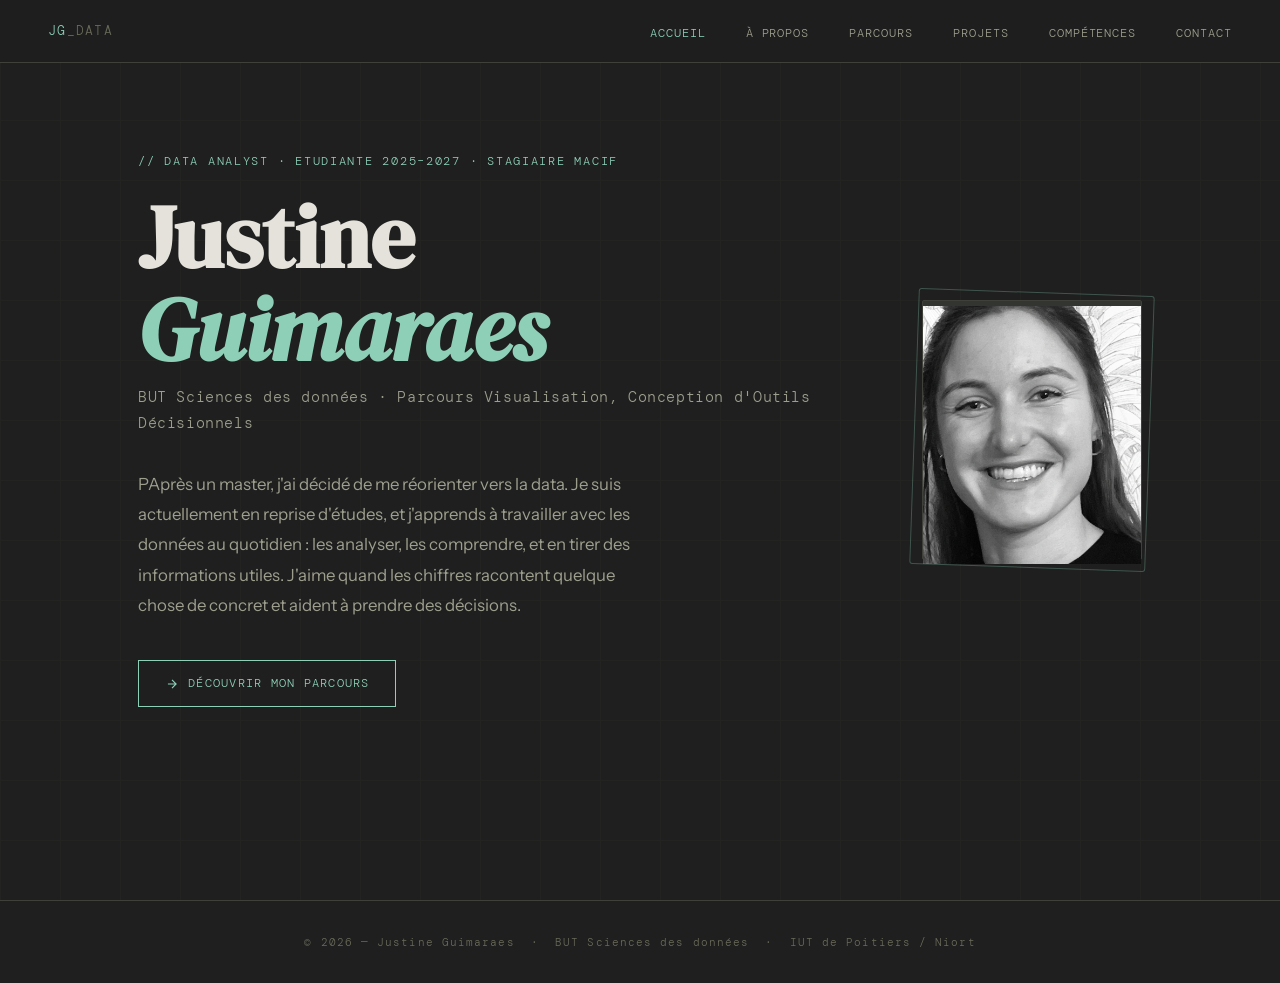
==== commit 63801d27: "ngement 	modified:   portfolio_style.css hangement" ====
--- a/index.html
+++ b/index.html
@@ -33,13 +33,13 @@
     <div class="hero-top">
       <!-- Texte -->
       <div>
-        <div class="hero-label">// Data Analyst · Alternance 2025–2027</div>
+        <div class="hero-label">// Data Analyst · Etudiante 2025–2027 · Stagiaire MACIF </div>
         <h1 class="hero-name">Justine<br><em>Guimaraes</em></h1>
-        <div class="hero-role">BUT Sciences des données · Visualisation &amp; outils décisionnels</div>
+        <div class="hero-role">BUT Sciences des données · Parcours Visualisation, Conception d'Outils Décisionnels</div>
         <p class="hero-desc">
-          Passionnée par la transformation des données en décisions, je combine rigueur analytique,
-          curiosité et sens du terrain. Actuellement en alternance, je construis des ponts entre
-          la data et le monde réel.
+          PAprès un master, j'ai décidé de me réorienter vers la data. 
+          Je suis actuellement en reprise d'études, et j'apprends à travailler avec les données au quotidien : les analyser, les comprendre, et en tirer des informations utiles. 
+          J'aime quand les chiffres racontent quelque chose de concret et aident à prendre des décisions.
         </p>
         <a class="cta-btn" onclick="navigate('parcours')">
           <svg width="14" height="14" viewBox="0 0 24 24" fill="none" stroke="currentColor" stroke-width="2">
@@ -56,28 +56,8 @@
             <circle cx="12" cy="8" r="4"/>
             <path d="M4 20c0-4 3.6-7 8-7s8 3 8 7"/>
           </svg>
-          <img src="assets/CNI.jpg" alt="Photo" />
-        </div>
-      </div>
-    </div>
-
-    <!-- Stats -->
-    <div class="hero-stats">
-      <div>
-        <div class="stat-num">3<span>+</span></div>
-        <div class="stat-label">Années d'expérience</div>
-      </div>
-      <div>
-        <div class="stat-num"><em>∞</em></div>
-        <div class="stat-label">Curiosité analytique</div>
-      </div>
-      <div>
-        <div class="stat-num">4</div>
-        <div class="stat-label">Outils BI maîtrisés</div>
-      </div>
-      <div>
-        <div class="stat-num">1</div>
-        <div class="stat-label">An de voyage en solo</div>
+          <img src="assets/CNI.png" alt="Photo" />
+        </div>
       </div>
     </div>
 
@@ -103,20 +83,20 @@
         <p>
           Curieuse de nature et rigoureuse dans mes analyses, j'ai emprunté un chemin atypique
           qui m'a conduite des sciences humaines à la data science. Après une <strong>licence en
-          psychologie</strong> et un <strong>master en économie comportementale et digitale</strong>,
+          psychologie</strong> et un <strong>master en Business Intelligence </strong>,
           j'ai choisi de me spécialiser dans les données — un domaine où la compréhension des
-          comportements humains rencontre la puissance des chiffres.
+          comportements humains peut se faire à l'aide des chiffres.
         </p>
         <p>
-          Ce qui me motive ? Donner du sens aux données brutes. Qu'il s'agisse de concevoir
+          J'aime donner du sens aux données brutes. Qu'il s'agisse de concevoir
           un dashboard lisible, d'identifier une tendance cachée dans un jeu de données ou
-          d'automatiser un rapport, j'aime que mon travail ait un <strong>impact concret</strong>
+          d'automatiser un rapport, j'apprécie que mon travail ait un <strong>impact concret</strong>
           pour ceux qui l'utilisent.
         </p>
         <p>
           En dehors du travail, je suis une coureuse assidue (10 km en 58 min 42 s), une voyageuse
-          autonome qui a sillonné l'Asie du Sud-Est et l'Australie seule pendant un an, et une
-          amatrice de peinture à l'aquarelle. Ces expériences m'ont appris à <strong>m'adapter
+          qui a sillonné l'Asie du Sud-Est et l'Australie seule pendant un an, et une
+          amatrice de peinture et de dessin. Ces expériences m'ont appris à <strong>m'adapter
           rapidement</strong>, à gérer l'incertitude et à prioriser l'essentiel.
         </p>
 
@@ -192,7 +172,7 @@
       <div class="timeline-item">
         <div class="timeline-date">2025 — 2027</div>
         <div class="timeline-institution">IUT de Poitiers / Campus de Niort</div>
-        <div class="timeline-degree">BUT Science des données — Parcours Visualisation &amp; outils décisionnels</div>
+        <div class="timeline-degree">BUT Science des données — Parcours Visualisation, Conception d'Outils Décisionnels </div>
         <ul class="timeline-details">
           <li>Analyse et traitement de données pour la prise de décision</li>
           <li>Conception et automatisation d'outils décisionnels et dashboards</li>
@@ -585,8 +565,7 @@
       <div>
         <p class="contact-intro">Parlons <em>données</em><br>ensemble.</p>
         <p class="contact-sub">
-          Disponible pour une alternance en tant que data analyst. N'hésitez pas à me contacter
-          pour discuter de vos besoins ou d'une opportunité.
+          Vous avez un projet, une question, ou juste envie d'échanger ? N'hésitez pas à m'écrire.
         </p>
 
         <div class="contact-items">
@@ -646,7 +625,7 @@
             <div class="linkedin-avatar">JG</div>
             <div class="linkedin-info">
               <h4>Justine Guimaraes</h4>
-              <p>Étudiante BUT Sciences des données<br>Alternante Data Analyst</p>
+              <p>Étudiante BUT Sciences des données<br>Etudiante Data Analyst</p>
             </div>
           </div>
           <a class="linkedin-link" href="https://www.linkedin.com/in/justine-guimaraes" target="_blank" rel="noopener">
@@ -660,7 +639,7 @@
         <div class="deco-card">
           <div class="deco-card-title">// Disponibilité</div>
           <p style="font-size:0.88rem; color:var(--text-muted); line-height:1.7;">
-            En alternance depuis <strong style="color:var(--text)">2025</strong>, disponible pour
+            En alternance à la rentrée <strong style="color:var(--text)">2026</strong>, disponible pour
             des échanges autour de projets data, d'opportunités ou simplement pour
             partager des idées autour de la data.
           </p>
--- a/portfolio_style.css
+++ b/portfolio_style.css
@@ -1,17 +1,17 @@
 @import url('https://fonts.googleapis.com/css2?family=DM+Serif+Display:ital@0;1&family=DM+Mono:wght@300;400;500&family=Instrument+Sans:ital,wght@0,300;0,400;0,500;1,300&display=swap');
 
 :root {
-  --bg: #0d0f14;
-  --bg2: #13161e;
-  --bg3: #1a1e2a;
-  --surface: #1f2435;
-  --border: #2a2f42;
-  --accent: #6ee7c7;
-  --accent2: #a78bfa;
-  --accent3: #f472b6;
-  --text: #e8eaf0;
-  --text-muted: #7c849e;
-  --text-dim: #4a5068;
+  --bg: #1e1f1e;
+  --bg2: #252623;
+  --bg3: #2c2e2a;
+  --surface: #333530;
+  --border: #3e4039;
+  --accent: #8ecfb8;
+  --accent2: #c4a8f0;
+  --accent3: #f0a0b8;
+  --text: #e4e2db;
+  --text-muted: #9e9e8e;
+  --text-dim: #6a6a5a;
   --serif: 'DM Serif Display', Georgia, serif;
   --mono: 'DM Mono', 'Courier New', monospace;
   --sans: 'Instrument Sans', sans-serif;
@@ -57,7 +57,7 @@
   align-items: center;
   justify-content: space-between;
   padding: 1.1rem 3rem;
-  background: rgba(13,15,20,0.9);
+  background: rgba(30,31,30,0.92);
   backdrop-filter: blur(16px);
   border-bottom: 1px solid var(--border);
 }
@@ -910,7 +910,7 @@
   position: fixed;
   inset: 0;
   z-index: 200;
-  background: rgba(7,9,14,0.85);
+  background: rgba(10,10,10,0.75);
   backdrop-filter: blur(8px);
   padding: 2rem;
   overflow-y: auto;
@@ -1068,8 +1068,8 @@
   font-size: 0.68rem;
   padding: 0.3rem 0.75rem;
   border-radius: 2px;
-  background: rgba(110,231,199,0.08);
-  border: 1px solid rgba(110,231,199,0.2);
+  background: rgba(142,207,184,0.08);
+  border: 1px solid rgba(142,207,184,0.2);
   color: var(--accent);
   letter-spacing: 0.04em;
 }
@@ -1162,8 +1162,8 @@
 /* ══════════════════════════════════════
    NOUVEAUX BADGES
 ══════════════════════════════════════ */
-.badge-ts        { background: rgba(56,189,248,0.1);  color: #38bdf8; }
-.badge-territory { background: rgba(52,211,153,0.1);  color: #34d399; }
+.badge-ts        { background: rgba(142,207,184,0.12);  color: #8ecfb8; }
+.badge-territory { background: rgba(196,168,240,0.12);  color: #c4a8f0; }
 
 /* ══════════════════════════════════════
    IMAGE SUR LES CARTES PROJET
@@ -1265,4 +1265,4 @@
 @media (max-width: 768px) {
   .proj-modal-actions { flex-direction: column; }
   .proj-modal-action-btn { justify-content: center; }
-}
+}
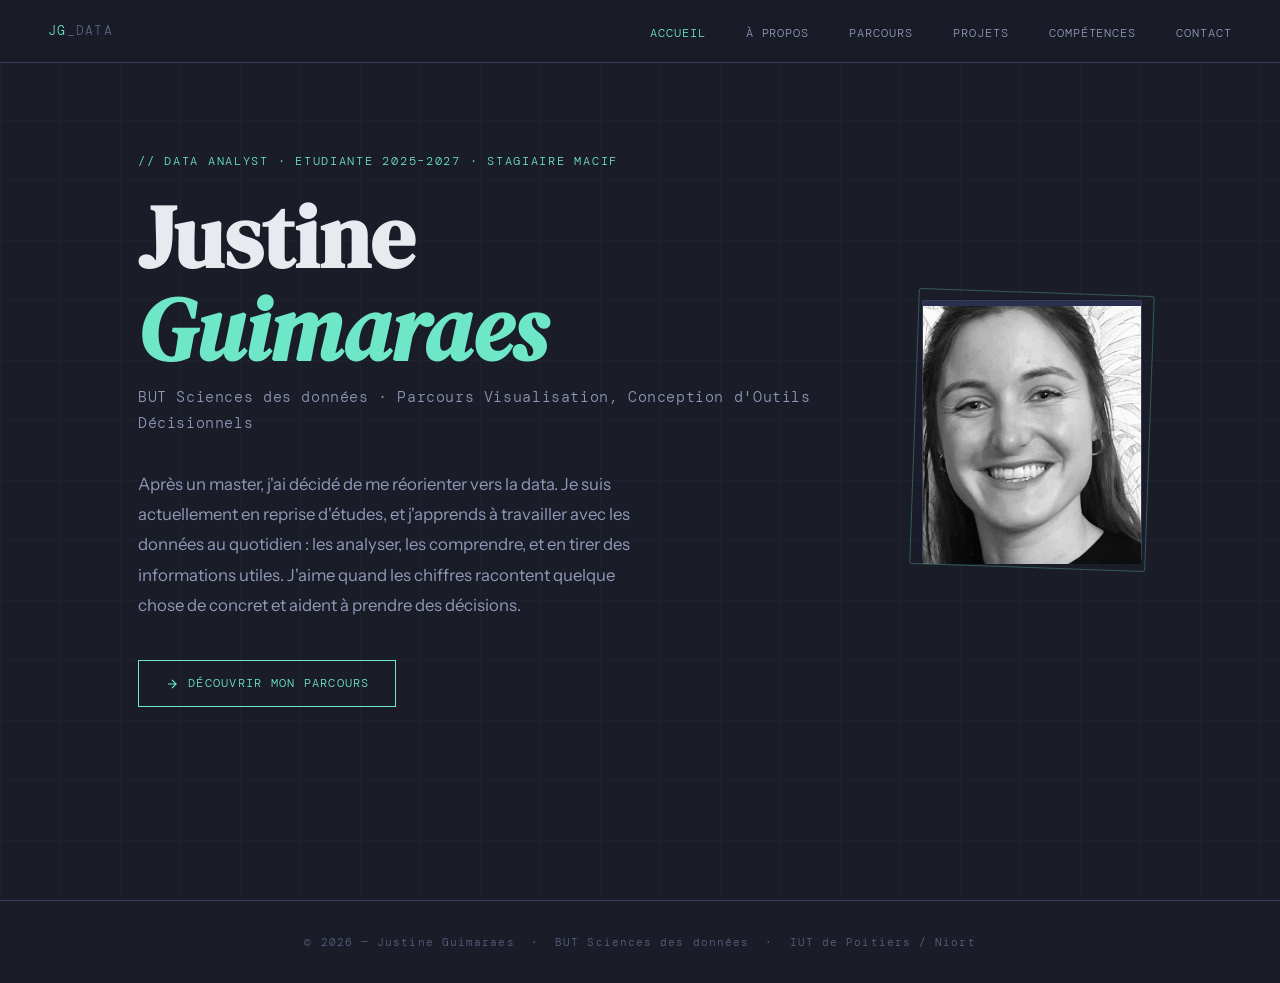
==== commit e9b90fbb: "Changement couleur fond" ====
--- a/index.html
+++ b/index.html
@@ -37,7 +37,7 @@
         <h1 class="hero-name">Justine<br><em>Guimaraes</em></h1>
         <div class="hero-role">BUT Sciences des données · Parcours Visualisation, Conception d'Outils Décisionnels</div>
         <p class="hero-desc">
-          PAprès un master, j'ai décidé de me réorienter vers la data. 
+          Après un master, j'ai décidé de me réorienter vers la data. 
           Je suis actuellement en reprise d'études, et j'apprends à travailler avec les données au quotidien : les analyser, les comprendre, et en tirer des informations utiles. 
           J'aime quand les chiffres racontent quelque chose de concret et aident à prendre des décisions.
         </p>
--- a/portfolio_style.css
+++ b/portfolio_style.css
@@ -1,17 +1,17 @@
 @import url('https://fonts.googleapis.com/css2?family=DM+Serif+Display:ital@0;1&family=DM+Mono:wght@300;400;500&family=Instrument+Sans:ital,wght@0,300;0,400;0,500;1,300&display=swap');
 
 :root {
-  --bg: #1e1f1e;
-  --bg2: #252623;
-  --bg3: #2c2e2a;
-  --surface: #333530;
-  --border: #3e4039;
-  --accent: #8ecfb8;
-  --accent2: #c4a8f0;
-  --accent3: #f0a0b8;
-  --text: #e4e2db;
-  --text-muted: #9e9e8e;
-  --text-dim: #6a6a5a;
+  --bg: #1a1d28;
+  --bg2: #1f2335;
+  --bg3: #252a3d;
+  --surface: #2b3050;
+  --border: #363d58;
+  --accent: #6ee7c7;
+  --accent2: #a78bfa;
+  --accent3: #f472b6;
+  --text: #e8eaf0;
+  --text-muted: #9098b8;
+  --text-dim: #5a6280;
   --serif: 'DM Serif Display', Georgia, serif;
   --mono: 'DM Mono', 'Courier New', monospace;
   --sans: 'Instrument Sans', sans-serif;
@@ -57,7 +57,7 @@
   align-items: center;
   justify-content: space-between;
   padding: 1.1rem 3rem;
-  background: rgba(30,31,30,0.92);
+  background: rgba(26,29,40,0.92);
   backdrop-filter: blur(16px);
   border-bottom: 1px solid var(--border);
 }
@@ -910,7 +910,7 @@
   position: fixed;
   inset: 0;
   z-index: 200;
-  background: rgba(10,10,10,0.75);
+  background: rgba(10,12,20,0.82);
   backdrop-filter: blur(8px);
   padding: 2rem;
   overflow-y: auto;
@@ -1068,8 +1068,8 @@
   font-size: 0.68rem;
   padding: 0.3rem 0.75rem;
   border-radius: 2px;
-  background: rgba(142,207,184,0.08);
-  border: 1px solid rgba(142,207,184,0.2);
+  background: rgba(110,231,199,0.08);
+  border: 1px solid rgba(110,231,199,0.2);
   color: var(--accent);
   letter-spacing: 0.04em;
 }
@@ -1162,8 +1162,8 @@
 /* ══════════════════════════════════════
    NOUVEAUX BADGES
 ══════════════════════════════════════ */
-.badge-ts        { background: rgba(142,207,184,0.12);  color: #8ecfb8; }
-.badge-territory { background: rgba(196,168,240,0.12);  color: #c4a8f0; }
+.badge-ts        { background: rgba(56,189,248,0.1);  color: #38bdf8; }
+.badge-territory { background: rgba(52,211,153,0.1);  color: #34d399; }
 
 /* ══════════════════════════════════════
    IMAGE SUR LES CARTES PROJET
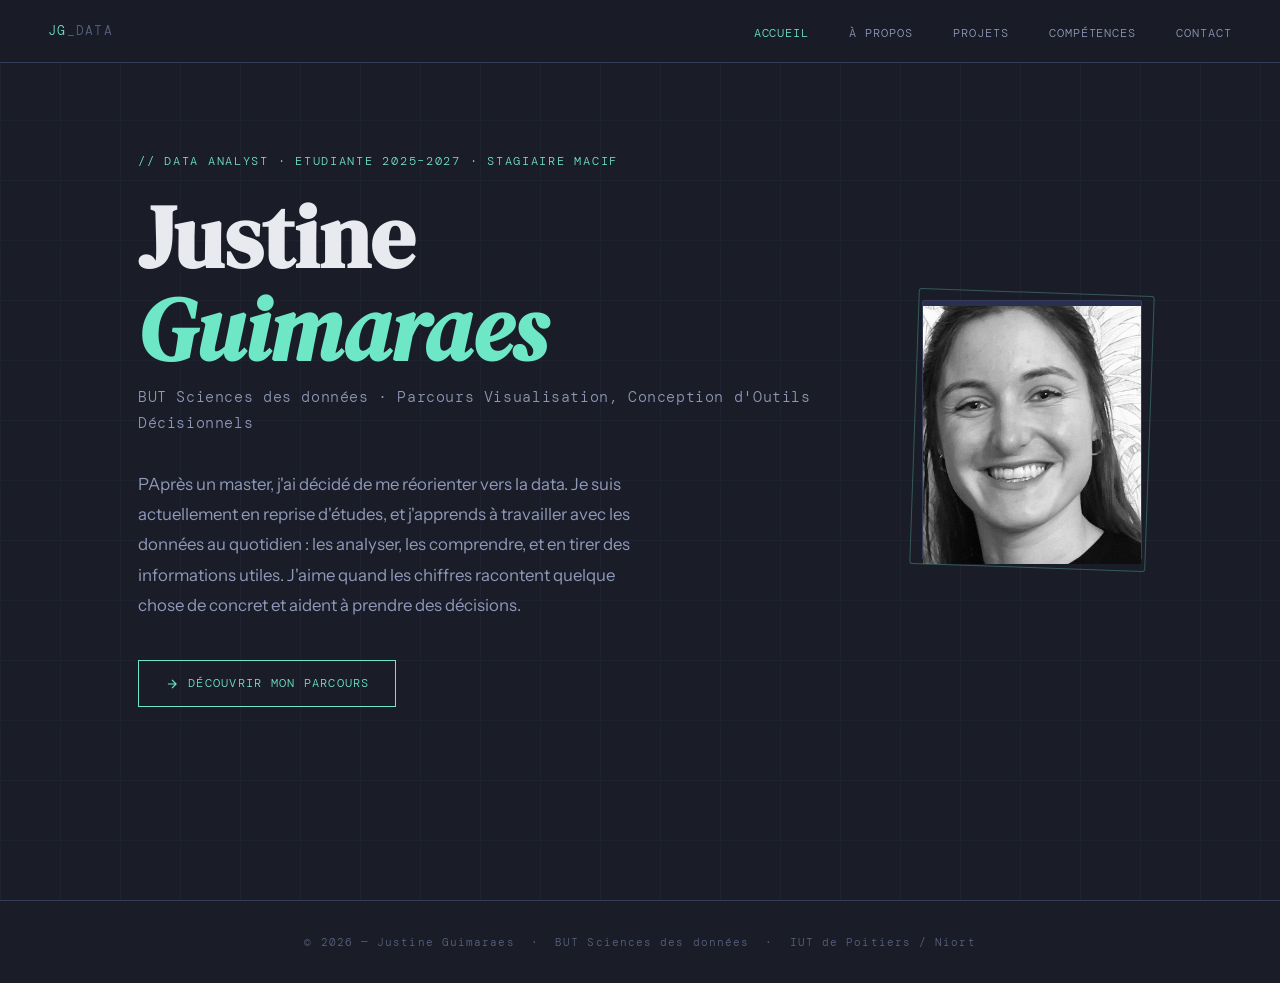
==== commit f79fc343: "Changement onglets" ====
--- a/index.html
+++ b/index.html
@@ -16,7 +16,6 @@
   <ul class="nav-links">
     <li><a id="nav-accueil"     onclick="navigate('accueil')">Accueil</a></li>
     <li><a id="nav-apropos"     onclick="navigate('apropos')">À propos</a></li>
-    <li><a id="nav-parcours"    onclick="navigate('parcours')">Parcours</a></li>
     <li><a id="nav-projets"     onclick="navigate('projets')">Projets</a></li>
     <li><a id="nav-competences" onclick="navigate('competences')">Compétences</a></li>
     <li><a id="nav-contact"     onclick="navigate('contact')">Contact</a></li>
@@ -37,7 +36,7 @@
         <h1 class="hero-name">Justine<br><em>Guimaraes</em></h1>
         <div class="hero-role">BUT Sciences des données · Parcours Visualisation, Conception d'Outils Décisionnels</div>
         <p class="hero-desc">
-          Après un master, j'ai décidé de me réorienter vers la data. 
+          PAprès un master, j'ai décidé de me réorienter vers la data. 
           Je suis actuellement en reprise d'études, et j'apprends à travailler avec les données au quotidien : les analyser, les comprendre, et en tirer des informations utiles. 
           J'aime quand les chiffres racontent quelque chose de concret et aident à prendre des décisions.
         </p>
@@ -76,113 +75,86 @@
       <h2 class="section-title">À propos <em>de moi</em></h2>
     </div>
 
-    <div class="apropos-grid">
-
-      <!-- Texte de présentation -->
-      <div class="apropos-text">
-        <p>
-          Curieuse de nature et rigoureuse dans mes analyses, j'ai emprunté un chemin atypique
-          qui m'a conduite des sciences humaines à la data science. Après une <strong>licence en
-          psychologie</strong> et un <strong>master en Business Intelligence </strong>,
-          j'ai choisi de me spécialiser dans les données — un domaine où la compréhension des
-          comportements humains peut se faire à l'aide des chiffres.
+    <!-- Texte de présentation -->
+    <div class="apropos-text" style="text-align: justify;">
+      <p>
+        Curieuse de nature et rigoureuse dans mes analyses, j'ai emprunté un chemin atypique
+        qui m'a conduite des sciences humaines à la data science. Après une <strong>licence en
+        psychologie</strong> et un <strong>master en Business Intelligence</strong>,
+        j'ai choisi de me spécialiser dans les données — un domaine où la compréhension des
+        comportements humains peut se faire à l'aide des chiffres.
+      </p>
+      <p>
+        J'aime donner du sens aux données brutes. Qu'il s'agisse de concevoir
+        un dashboard lisible, d'identifier une tendance cachée dans un jeu de données ou
+        d'automatiser un rapport, j'apprécie que mon travail ait un <strong>impact concret</strong>
+        pour ceux qui l'utilisent.
+      </p>
+      <p>
+        En dehors du travail, je suis une coureuse assidue (10 km en 58 min 42 s), une voyageuse
+        qui a sillonné l'Asie du Sud-Est et l'Australie seule pendant un an, et une
+        amatrice de peinture et de dessin. Ces expériences m'ont appris à <strong>m'adapter
+        rapidement</strong>, à gérer l'incertitude et à prioriser l'essentiel.
+      </p>
+
+      <div class="tag-cloud">
+        <span class="tag">Curiosité</span>
+        <span class="tag">Adaptabilité</span>
+        <span class="tag">Rigueur</span>
+        <span class="tag">Esprit d'équipe</span>
+        <span class="tag">Autonomie</span>
+        <span class="tag">Communication</span>
+        <span class="tag">Résilience</span>
+        <span class="tag">Prise d'initiative</span>
+      </div>
+    </div>
+
+    <!-- Onglets bilan BUT -->
+    <div class="section-header" style="margin-top: 3rem;">
+      <span class="section-num">01b</span>
+      <h2 class="section-title">Bilan <em>BUT</em></h2>
+    </div>
+
+    <div class="proj-tabs">
+      <button class="proj-tab active" id="tab-bilan2" onclick="showBilanPanel('bilan2')">BUT 2ᵉ année</button>
+      <button class="proj-tab"        id="tab-bilan3" onclick="showBilanPanel('bilan3')">BUT 3ᵉ année</button>
+    </div>
+
+    <div class="proj-panel active" id="proj-bilan2">
+      <div class="bilan-box" style="max-width: 100%;">
+        <p style="text-align: justify; line-height: 1.8;">
+          Cette deuxième année a été dense et formatrice. J'y ai consolidé mes bases en statistiques — régressions, tests d'hypothèses, séries temporelles — tout en me confrontant à des projets concrets menés de bout en bout. J'ai appris à construire des dashboards sous Power BI et Tableau, à modéliser des bases de données, et à travailler en équipe sur des problématiques réelles. C'est aussi l'année où j'ai commencé à vraiment comprendre ce que signifie transformer des données brutes en quelque chose d'utile pour une prise de décision — pas seulement produire des graphiques, mais raconter quelque chose de clair et d'actionnable à ceux qui en ont besoin.
         </p>
-        <p>
-          J'aime donner du sens aux données brutes. Qu'il s'agisse de concevoir
-          un dashboard lisible, d'identifier une tendance cachée dans un jeu de données ou
-          d'automatiser un rapport, j'apprécie que mon travail ait un <strong>impact concret</strong>
-          pour ceux qui l'utilisent.
-        </p>
-        <p>
-          En dehors du travail, je suis une coureuse assidue (10 km en 58 min 42 s), une voyageuse
-          qui a sillonné l'Asie du Sud-Est et l'Australie seule pendant un an, et une
-          amatrice de peinture et de dessin. Ces expériences m'ont appris à <strong>m'adapter
-          rapidement</strong>, à gérer l'incertitude et à prioriser l'essentiel.
-        </p>
-
-        <div class="tag-cloud">
-          <span class="tag">Curiosité</span>
-          <span class="tag">Adaptabilité</span>
-          <span class="tag">Rigueur</span>
-          <span class="tag">Esprit d'équipe</span>
-          <span class="tag">Autonomie</span>
-          <span class="tag">Communication</span>
-          <span class="tag">Résilience</span>
-          <span class="tag">Prise d'initiative</span>
-        </div>
-      </div>
-
-      <!-- Bilan BUT 2 -->
-      <div>
-        <div class="bilan-box">
-          <div class="bilan-title">// Bilan — BUT 2ᵉ année</div>
-
-          <div class="bilan-item">
-            <div class="bilan-dot"></div>
-            <p><strong>Statistiques avancées</strong> — maîtrise des tests d'hypothèses, régressions linéaires et séries temporelles appliqués à des cas réels.</p>
-          </div>
-          <div class="bilan-item">
-            <div class="bilan-dot"></div>
-            <p><strong>Dashboards &amp; BI</strong> — conception d'outils décisionnels interactifs avec Power BI et Tableau, automatisation des flux de données.</p>
-          </div>
-          <div class="bilan-item">
-            <div class="bilan-dot"></div>
-            <p><strong>Bases de données</strong> — modélisation, requêtes SQL avancées et pipelines de données (Talend).</p>
-          </div>
-          <div class="bilan-item">
-            <div class="bilan-dot"></div>
-            <p><strong>Projets en équipe</strong> — conduite de projets data bout en bout, de la collecte à la restitution, avec des livrables concrets.</p>
-          </div>
-          <div class="bilan-item">
-            <div class="bilan-dot"></div>
-            <p><strong>Data storytelling</strong> — apprentissage de la narration par les données pour des présentations percutantes et accessibles.</p>
-          </div>
-
-          <div class="mini-chart">
-            <div class="bar-item" style="height:55%"></div>
-            <div class="bar-item" style="height:80%"></div>
-            <div class="bar-item" style="height:65%"></div>
-            <div class="bar-item" style="height:95%"></div>
-            <div class="bar-item" style="height:70%"></div>
-            <div class="bar-item" style="height:100%"></div>
-            <div class="bar-item" style="height:85%"></div>
-          </div>
-        </div>
-      </div>
-
-    </div>
-  </div>
-</section>
-
-
-<!-- ══════════════════════════════════════
-     PAGE 3 — PARCOURS
-══════════════════════════════════════ -->
-<section class="page" id="parcours">
-  <div class="section-wrap">
-
-    <div class="section-header">
-      <span class="section-num">02</span>
+      </div>
+    </div>
+
+    <div class="proj-panel" id="proj-bilan3">
+      <div class="bilan-box" style="max-width: 100%;">
+        <p style="opacity: 0.6; font-style: italic;">// Bilan en cours — cette section sera complétée au fil de l'année en alternance.</p>
+      </div>
+    </div>
+
+    <!-- Parcours formation -->
+    <div class="section-header" style="margin-top: 3rem;">
+      <span class="section-num">01c</span>
       <h2 class="section-title">Mon <em>parcours</em></h2>
     </div>
 
     <div class="timeline">
 
-      <!-- BUT -->
       <div class="timeline-item">
         <div class="timeline-date">2025 — 2027</div>
         <div class="timeline-institution">IUT de Poitiers / Campus de Niort</div>
-        <div class="timeline-degree">BUT Science des données — Parcours Visualisation, Conception d'Outils Décisionnels </div>
+        <div class="timeline-degree">BUT Science des données — Parcours Visualisation, Conception d'Outils Décisionnels</div>
         <ul class="timeline-details">
           <li>Analyse et traitement de données pour la prise de décision</li>
           <li>Conception et automatisation d'outils décisionnels et dashboards</li>
-          <li>Visualisation de données avec Power BI, Tableau, SAS</li>
+          <li>Visualisation de données avec Power BI, Tableau, Dataiku, Business Objects</li>
           <li>Programmation : Python, SQL, PHP, VBA</li>
           <li>Gestion de bases de données et pipelines (Talend)</li>
         </ul>
       </div>
 
-      <!-- Master -->
       <div class="timeline-item">
         <div class="timeline-date">2021 — 2023</div>
         <div class="timeline-institution">Université de Bourgogne Franche-Comté · IAE de Dijon</div>
@@ -194,7 +166,6 @@
         </ul>
       </div>
 
-      <!-- Licence -->
       <div class="timeline-item">
         <div class="timeline-date">2018 — 2021</div>
         <div class="timeline-institution">Université de Caen</div>
@@ -209,8 +180,8 @@
     </div>
 
     <!-- Expériences pro -->
-    <div class="section-header" style="margin-top: 4rem;">
-      <span class="section-num">02b</span>
+    <div class="section-header" style="margin-top: 3rem;">
+      <span class="section-num">01d</span>
       <h2 class="section-title">Expériences <em>pro</em></h2>
     </div>
 
@@ -281,7 +252,7 @@
             <span class="proj-badge badge-stat">Statistiques</span>
           </div>
           
-          <h3>Développement d’un composant d’une solution décisionnelle</h3>
+          <h3>Analyse bibliométrique d’un laboratoire de recherche à partir de données ouvertes</h3>
           <p>Analyse des facteurs influençant les recettes et les notes d'un film. Régressions linéaires, tests d'hypothèses, visualisation des résultats.</p>
           <div class="proj-tools">
             <span class="proj-tool">Docker</span>
@@ -428,98 +399,32 @@
     <div class="skills-grid">
 
       <!-- Informatiques -->
-      <div class="skill-block">
-        <div class="skill-block-title">Outils &amp; logiciels</div>
-
-        <div class="skill-row">
-          <div class="skill-name-row">
-            <span class="skill-name">Power BI / Tableau</span>
-            <span class="skill-level">Avancé</span>
-          </div>
-          <div class="skill-bar-bg"><div class="skill-bar" style="width:85%"></div></div>
-        </div>
-
-        <div class="skill-row">
-          <div class="skill-name-row">
-            <span class="skill-name">Excel / VBA</span>
-            <span class="skill-level">Avancé</span>
-          </div>
-          <div class="skill-bar-bg"><div class="skill-bar" style="width:85%"></div></div>
-        </div>
-
-        <div class="skill-row">
-          <div class="skill-name-row">
-            <span class="skill-name">SQL</span>
-            <span class="skill-level">Intermédiaire</span>
-          </div>
-          <div class="skill-bar-bg"><div class="skill-bar" style="width:70%"></div></div>
-        </div>
-
-        <div class="skill-row">
-          <div class="skill-name-row">
-            <span class="skill-name">Python</span>
-            <span class="skill-level">Intermédiaire</span>
-          </div>
-          <div class="skill-bar-bg"><div class="skill-bar" style="width:65%"></div></div>
-        </div>
-
-        <div class="skill-row">
-          <div class="skill-name-row">
-            <span class="skill-name">RStudio / SAS</span>
-            <span class="skill-level">Intermédiaire</span>
-          </div>
-          <div class="skill-bar-bg"><div class="skill-bar" style="width:60%"></div></div>
-        </div>
-
-        <div class="skill-row">
-          <div class="skill-name-row">
-            <span class="skill-name">Talend</span>
-            <span class="skill-level">Notions</span>
-          </div>
-          <div class="skill-bar-bg"><div class="skill-bar" style="width:40%"></div></div>
-        </div>
-      </div>
+     <div class="skill-block">
+        <div class="skill-block-title">Analyse &amp; statistiques</div>
+        <ul class="skill-list">
+          <li>Python</li>
+          <li>R</li>
+          <li>SQL</li>
+          <li>Régressions</li>
+          <li>Séries temporelles</li>
+        </ul>
+      </div> 
 
       <!-- Mathématiques / Statistiques -->
       <div class="skill-block">
-        <div class="skill-block-title">Statistiques &amp; maths</div>
-
-        <div class="skill-row">
-          <div class="skill-name-row">
-            <span class="skill-name">Statistiques descriptives</span>
-            <span class="skill-level">Avancé</span>
-          </div>
-          <div class="skill-bar-bg"><div class="skill-bar" style="width:90%"></div></div>
-        </div>
-
-        <div class="skill-row">
-          <div class="skill-name-row">
-            <span class="skill-name">Régressions linéaires</span>
-            <span class="skill-level">Avancé</span>
-          </div>
-          <div class="skill-bar-bg"><div class="skill-bar" style="width:85%"></div></div>
-        </div>
-
-        <div class="skill-row">
-          <div class="skill-name-row">
-            <span class="skill-name">Tests d'hypothèses</span>
-            <span class="skill-level">Intermédiaire</span>
-          </div>
-          <div class="skill-bar-bg"><div class="skill-bar" style="width:75%"></div></div>
-        </div>
-
-        <div class="skill-row">
-          <div class="skill-name-row">
-            <span class="skill-name">Séries temporelles</span>
-            <span class="skill-level">Intermédiaire</span>
-          </div>
-          <div class="skill-bar-bg"><div class="skill-bar" style="width:65%"></div></div>
-        </div>
-      </div>
+        <div class="skill-block-title">Visualisation &amp; reporting</div>
+        <ul class="skill-list">
+          <li>Python</li>
+          <li>R</li>
+          <li>SQL</li>
+          <li>Régressions</li>
+          <li>Séries temporelles</li>
+        </ul>
+      </div> 
 
       <!-- Transversales -->
       <div class="skill-block">
-        <div class="skill-block-title">Compétences transversales</div>
+        <div class="skill-block-title">Développement &amp; données</div>
         <ul class="skill-list">
           <li>Gestion de projet et coordination d'équipe</li>
           <li>Communication écrite et orale (data storytelling)</li>
@@ -756,3 +661,4 @@
 <script src="portfolio_script.js"></script>
 </body>
 </html>
+<!-- patch: already in file, skip -->
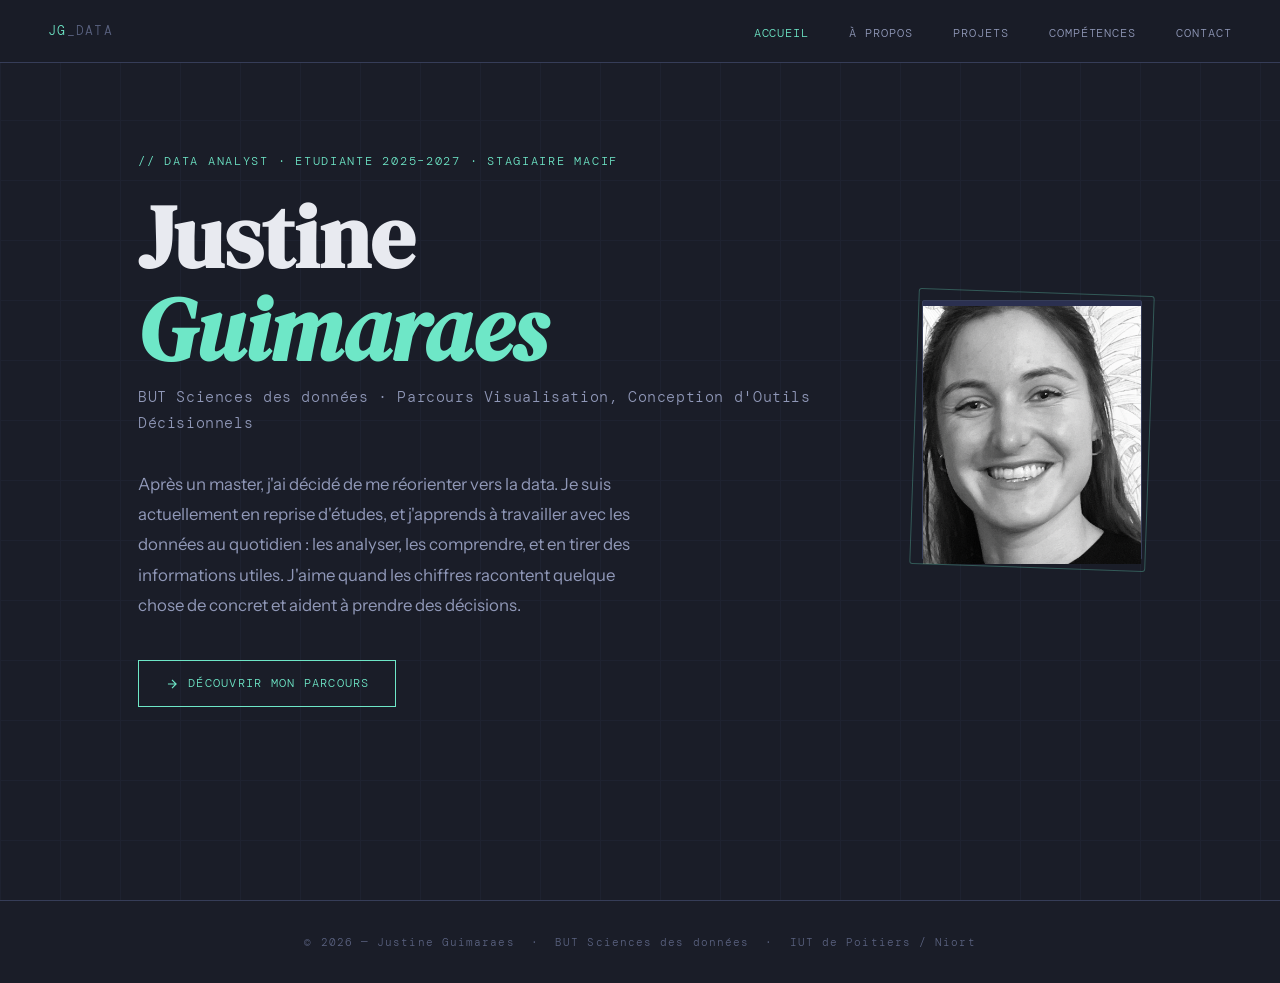
==== commit 007ab8b9: "corrections" ====
--- a/index.html
+++ b/index.html
@@ -36,7 +36,7 @@
         <h1 class="hero-name">Justine<br><em>Guimaraes</em></h1>
         <div class="hero-role">BUT Sciences des données · Parcours Visualisation, Conception d'Outils Décisionnels</div>
         <p class="hero-desc">
-          PAprès un master, j'ai décidé de me réorienter vers la data. 
+          Après un master, j'ai décidé de me réorienter vers la data. 
           Je suis actuellement en reprise d'études, et j'apprends à travailler avec les données au quotidien : les analyser, les comprendre, et en tirer des informations utiles. 
           J'aime quand les chiffres racontent quelque chose de concret et aident à prendre des décisions.
         </p>
@@ -390,68 +390,67 @@
 ══════════════════════════════════════ -->
 <section class="page" id="competences">
   <div class="section-wrap">
-
+ 
     <div class="section-header">
-      <span class="section-num">04</span>
+      <span class="section-num">03</span>
       <h2 class="section-title">Mes <em>compétences</em></h2>
     </div>
-
+ 
     <div class="skills-grid">
-
-      <!-- Informatiques -->
-     <div class="skill-block">
+ 
+      <!-- Analyse & statistiques -->
+      <div class="skill-block">
         <div class="skill-block-title">Analyse &amp; statistiques</div>
         <ul class="skill-list">
-          <li>Python</li>
-          <li>R</li>
-          <li>SQL</li>
-          <li>Régressions</li>
-          <li>Séries temporelles</li>
-        </ul>
-      </div> 
-
-      <!-- Mathématiques / Statistiques -->
+          <li>Python : traitement et analyse de données (pandas, matplotlib, seaborn)</li>
+          <li>R / RStudio : statistiques descriptives, inférentielles et visualisation (ggplot2)</li>
+          <li>SQL : requêtes avancées, jointures et agrégations sur de grandes bases</li>
+          <li>Régressions linéaires et logistiques, tests d'hypothèses (Student, khi², ANOVA)</li>
+          <li>Séries temporelles : décomposition, prévision et détection de tendances</li>
+        </ul>
+      </div>
+ 
+      <!-- Visualisation & reporting -->
       <div class="skill-block">
         <div class="skill-block-title">Visualisation &amp; reporting</div>
         <ul class="skill-list">
-          <li>Python</li>
-          <li>R</li>
-          <li>SQL</li>
-          <li>Régressions</li>
-          <li>Séries temporelles</li>
-        </ul>
-      </div> 
-
-      <!-- Transversales -->
+          <li>Power BI : conception de tableaux de bord interactifs et rapports automatisés</li>
+          <li>Tableau : exploration visuelle et partage de données en équipe</li>
+          <li>Business Objects : création et diffusion de rapports décisionnels en entreprise</li>
+          <li>Dataiku : préparation, modélisation et déploiement de projets data en équipe</li>
+          <li>Excel / Google Sheets : reporting, tableaux croisés dynamiques et dashboards</li>
+        </ul>
+      </div>
+ 
+      <!-- Développement & données -->
       <div class="skill-block">
         <div class="skill-block-title">Développement &amp; données</div>
         <ul class="skill-list">
-          <li>Gestion de projet et coordination d'équipe</li>
-          <li>Communication écrite et orale (data storytelling)</li>
-          <li>Veille stratégique et analyse documentaire</li>
-          <li>Anglais C1 — environnements professionnels internationaux</li>
-          <li>Espagnol A2</li>
-          <li>Réseautage en contexte international (Hongrie)</li>
-        </ul>
-      </div>
-
-      <!-- Personnelles -->
+          <li>MySQL / phpMyAdmin : modélisation et gestion de bases de données relationnelles</li>
+          <li>VBA : automatisation de tâches répétitives dans Excel</li>
+          <li>HTML, CSS, JavaScript : création d'interfaces web et visualisations interactives</li>
+          <li>Talend : construction de pipelines ETL et intégration de données</li>
+          <li>Git / GitHub : versioning et collaboration sur des projets</li>
+        </ul>
+      </div>
+ 
+      <!-- Savoir-être -->
       <div class="skill-block">
         <div class="skill-block-title">Savoir-être</div>
         <ul class="skill-list">
-          <li>Curiosité et appétence pour l'apprentissage continu</li>
+          <li>Curiosité et goût pour l'apprentissage continu</li>
           <li>Rigueur et sens du détail</li>
           <li>Adaptabilité (voyage solo d'un an en Asie-Australie)</li>
-          <li>Prise d'initiative et autonomie</li>
-          <li>Résilience et gestion de l'incertitude</li>
-          <li>Créativité (peinture, aquarelle)</li>
-        </ul>
-      </div>
-
+          <li>Autonomie et prise d'initiative</li>
+          <li>Communication orale et écrite, data storytelling</li>
+          <li>Anglais C1 — Espagnol A2</li>
+        </ul>
+      </div>
+ 
     </div>
   </div>
 </section>
-
+ 
 
 <!-- ══════════════════════════════════════
      PAGE 6 — CONTACT
@@ -479,7 +478,7 @@
             <div class="contact-item-icon">📍</div>
             <div>
               <div class="contact-item-label">Adresse</div>
-              <div class="contact-item-value">18 rue de Nambot, 79000 Niort</div>
+              <div class="contact-item-value">Niort</div>
             </div>
           </div>
 
